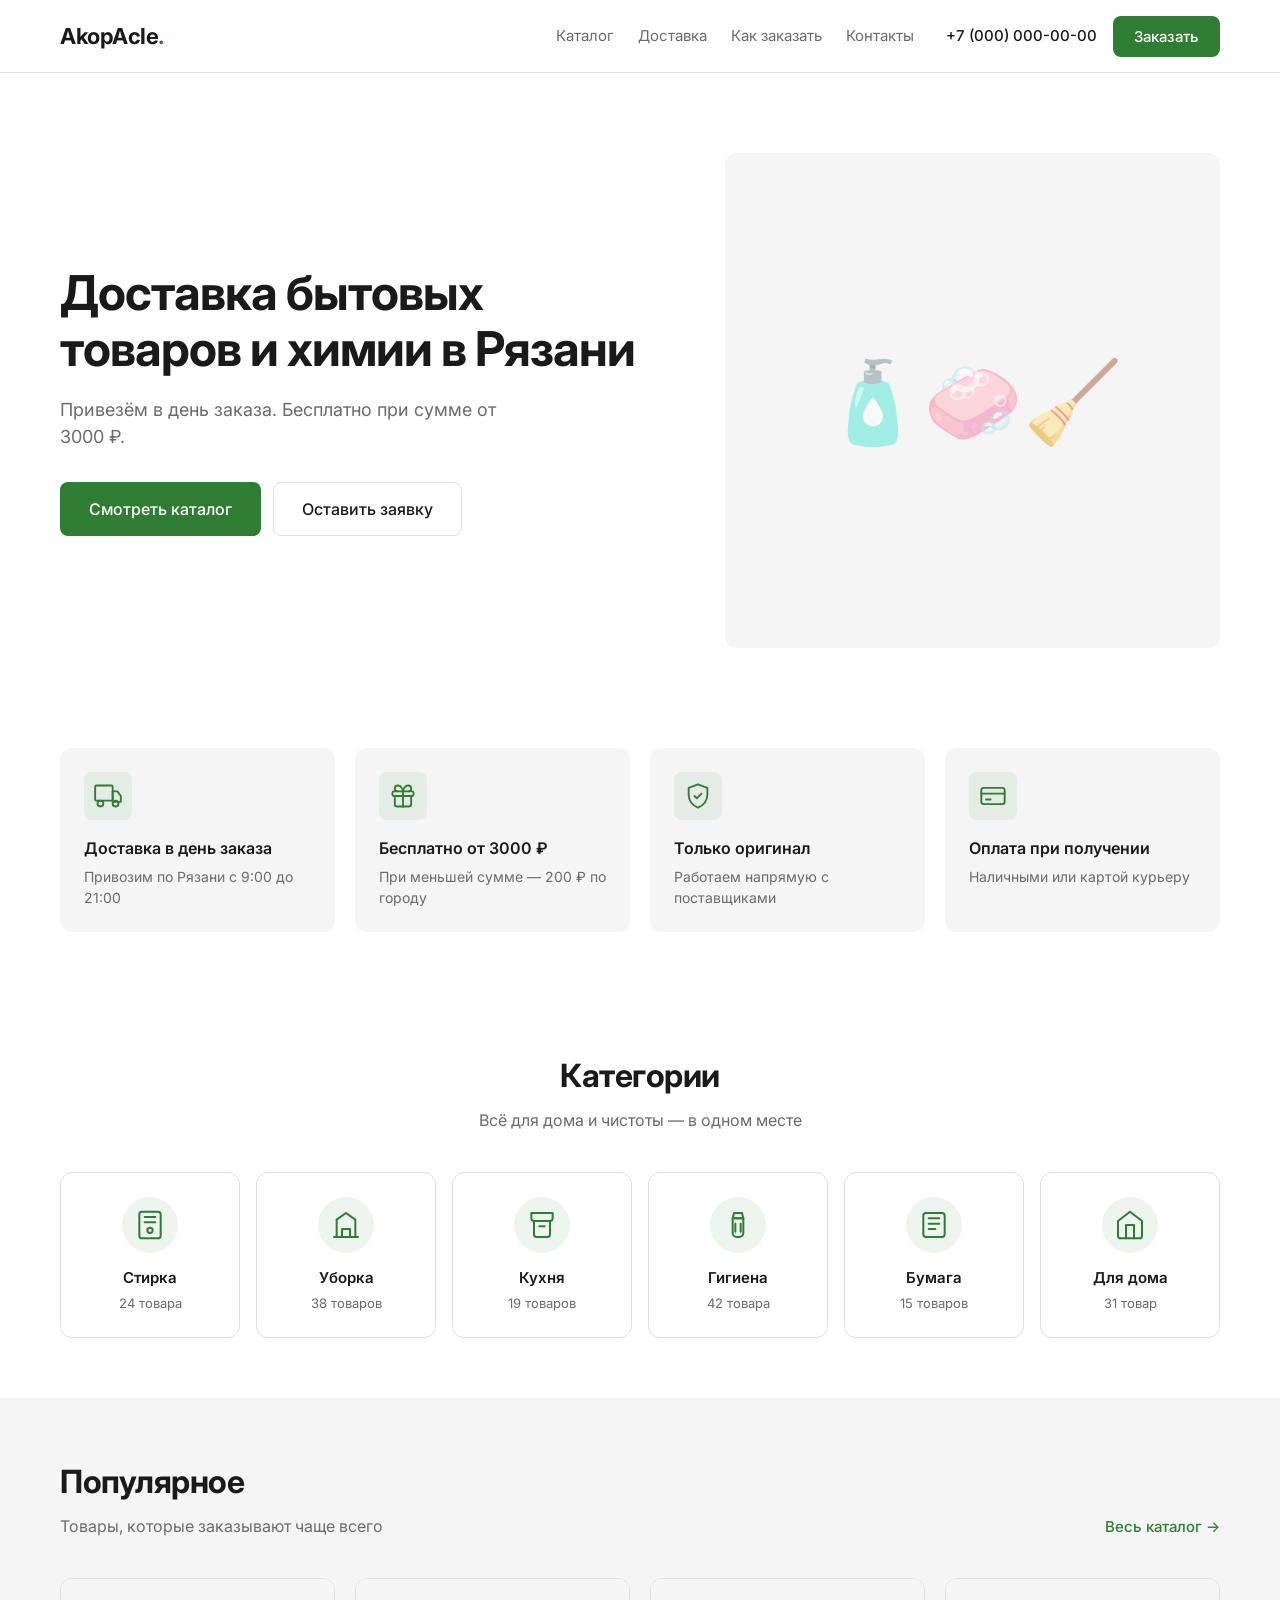
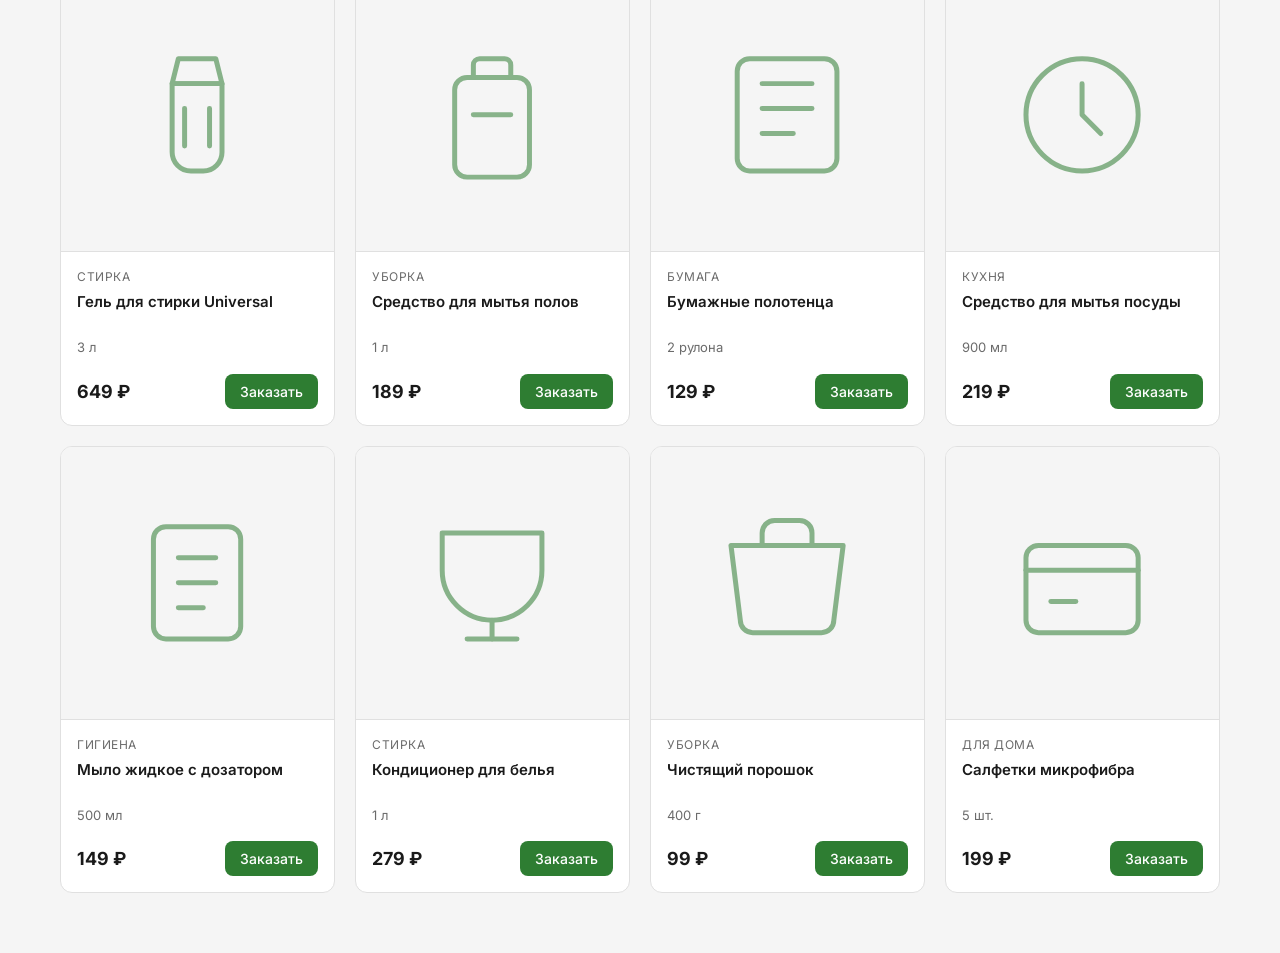
==== index.html @ f7e0d7f9 "Initial commit: шапка, баннер, преимущества, категории, товары" ====
<!DOCTYPE html>
<html lang="ru">
<head>
  <meta charset="UTF-8">
  <meta name="viewport" content="width=device-width, initial-scale=1.0">
  <title>AkopAcle — доставка бытовых товаров и химии в Рязани</title>
  <link rel="preconnect" href="https://fonts.googleapis.com">
  <link rel="preconnect" href="https://fonts.gstatic.com" crossorigin>
  <link href="https://fonts.googleapis.com/css2?family=Inter:wght@400;500;600;700&display=swap" rel="stylesheet">
  <link rel="stylesheet" href="css/styles.css">
</head>
<body>

  <!-- ========== ШАПКА ========== -->
  <header class="header">
    <div class="container header__inner">
      <a href="#" class="logo">AkopAcle</a>

      <nav class="nav">
        <a href="#catalog">Каталог</a>
        <a href="#delivery">Доставка</a>
        <a href="#how">Как заказать</a>
        <a href="#contacts">Контакты</a>
      </nav>

      <div class="header__right">
        <a href="tel:+70000000000" class="phone">+7 (000) 000-00-00</a>
        <button class="btn btn--primary" data-open-form>Заказать</button>
      </div>
    </div>
  </header>

  <!-- ========== БАННЕР ========== -->
  <section class="hero">
    <div class="container hero__inner">
      <div class="hero__text">
        <h1>Доставка бытовых товаров и химии в Рязани</h1>
        <p>Привезём в день заказа. Бесплатно при сумме от 3000 ₽.</p>
        <div class="hero__actions">
          <a href="#catalog" class="btn btn--primary btn--lg">Смотреть каталог</a>
          <button class="btn btn--ghost btn--lg" data-open-form>Оставить заявку</button>
        </div>
      </div>
      <div class="hero__image" aria-hidden="true"></div>
    </div>
  </section>

    <!-- ========== ПРЕИМУЩЕСТВА ========== -->
  <section class="features">
    <div class="container features__grid">

      <div class="feature">
        <div class="feature__icon">
          <svg width="28" height="28" viewBox="0 0 24 24" fill="none" stroke="currentColor" stroke-width="1.6" stroke-linecap="round" stroke-linejoin="round">
            <rect x="1" y="3" width="15" height="13" rx="1"/>
            <path d="M16 8h4l3 4v5h-7V8z"/>
            <circle cx="5.5" cy="18.5" r="2.5"/>
            <circle cx="18.5" cy="18.5" r="2.5"/>
          </svg>
        </div>
        <h3>Доставка в день заказа</h3>
        <p>Привозим по Рязани с 9:00 до 21:00</p>
      </div>

      <div class="feature">
        <div class="feature__icon">
          <svg width="28" height="28" viewBox="0 0 24 24" fill="none" stroke="currentColor" stroke-width="1.6" stroke-linecap="round" stroke-linejoin="round">
            <rect x="3" y="8" width="18" height="4" rx="1"/>
            <path d="M12 8v13"/>
            <path d="M19 12v7a2 2 0 0 1-2 2H7a2 2 0 0 1-2-2v-7"/>
            <path d="M7.5 8a2.5 2.5 0 0 1 0-5C11 3 12 8 12 8s1-5 4.5-5a2.5 2.5 0 0 1 0 5"/>
          </svg>
        </div>
        <h3>Бесплатно от 3000 ₽</h3>
        <p>При меньшей сумме — 200 ₽ по городу</p>
      </div>

      <div class="feature">
        <div class="feature__icon">
          <svg width="28" height="28" viewBox="0 0 24 24" fill="none" stroke="currentColor" stroke-width="1.6" stroke-linecap="round" stroke-linejoin="round">
            <path d="M12 2 4 5v6c0 5 3.4 9.4 8 11 4.6-1.6 8-6 8-11V5l-8-3z"/>
            <path d="m9 12 2 2 4-4"/>
          </svg>
        </div>
        <h3>Только оригинал</h3>
        <p>Работаем напрямую с поставщиками</p>
      </div>

      <div class="feature">
        <div class="feature__icon">
          <svg width="28" height="28" viewBox="0 0 24 24" fill="none" stroke="currentColor" stroke-width="1.6" stroke-linecap="round" stroke-linejoin="round">
            <rect x="2" y="5" width="20" height="14" rx="2"/>
            <path d="M2 10h20"/>
            <path d="M6 15h4"/>
          </svg>
        </div>
        <h3>Оплата при получении</h3>
        <p>Наличными или картой курьеру</p>
      </div>

    </div>
  </section>

    <!-- ========== КАТЕГОРИИ ========== -->
  <section class="categories" id="catalog">
    <div class="container">
      <div class="section-head">
        <h2>Категории</h2>
        <p>Всё для дома и чистоты — в одном месте</p>
      </div>

      <div class="categories__grid">

        <a href="#" class="category">
          <div class="category__icon">
            <svg width="32" height="32" viewBox="0 0 24 24" fill="none" stroke="currentColor" stroke-width="1.5" stroke-linecap="round" stroke-linejoin="round">
              <rect x="4" y="2" width="16" height="20" rx="2"/>
              <path d="M8 6h8"/>
              <path d="M8 10h8"/>
              <circle cx="12" cy="16" r="2"/>
            </svg>
          </div>
          <h3>Стирка</h3>
          <span>24 товара</span>
        </a>

        <a href="#" class="category">
          <div class="category__icon">
            <svg width="32" height="32" viewBox="0 0 24 24" fill="none" stroke="currentColor" stroke-width="1.5" stroke-linecap="round" stroke-linejoin="round">
              <path d="M3 21h18"/>
              <path d="M5 21V8l7-5 7 5v13"/>
              <path d="M9 21v-6h6v6"/>
            </svg>
          </div>
          <h3>Уборка</h3>
          <span>38 товаров</span>
        </a>

        <a href="#" class="category">
          <div class="category__icon">
            <svg width="32" height="32" viewBox="0 0 24 24" fill="none" stroke="currentColor" stroke-width="1.5" stroke-linecap="round" stroke-linejoin="round">
              <path d="M4 3h16v4a2 2 0 0 1-2 2H6a2 2 0 0 1-2-2V3z"/>
              <path d="M6 9v10a2 2 0 0 0 2 2h8a2 2 0 0 0 2-2V9"/>
              <path d="M10 13h4"/>
            </svg>
          </div>
          <h3>Кухня</h3>
          <span>19 товаров</span>
        </a>

        <a href="#" class="category">
          <div class="category__icon">
            <svg width="32" height="32" viewBox="0 0 24 24" fill="none" stroke="currentColor" stroke-width="1.5" stroke-linecap="round" stroke-linejoin="round">
              <path d="M9 3h6l1 4H8l1-4z"/>
              <path d="M8 7h8v11a3 3 0 0 1-3 3h-2a3 3 0 0 1-3-3V7z"/>
              <path d="M10 11v6M14 11v6"/>
            </svg>
          </div>
          <h3>Гигиена</h3>
          <span>42 товара</span>
        </a>

        <a href="#" class="category">
          <div class="category__icon">
            <svg width="32" height="32" viewBox="0 0 24 24" fill="none" stroke="currentColor" stroke-width="1.5" stroke-linecap="round" stroke-linejoin="round">
              <rect x="4" y="3" width="16" height="18" rx="2"/>
              <path d="M8 7h8M8 11h8M8 15h5"/>
            </svg>
          </div>
          <h3>Бумага</h3>
          <span>15 товаров</span>
        </a>

        <a href="#" class="category">
          <div class="category__icon">
            <svg width="32" height="32" viewBox="0 0 24 24" fill="none" stroke="currentColor" stroke-width="1.5" stroke-linecap="round" stroke-linejoin="round">
              <path d="M3 9l9-7 9 7v11a2 2 0 0 1-2 2H5a2 2 0 0 1-2-2V9z"/>
              <path d="M9 22V12h6v10"/>
            </svg>
          </div>
          <h3>Для дома</h3>
          <span>31 товар</span>
        </a>

      </div>
    </div>
  </section>

  <!-- ========== ПОПУЛЯРНЫЕ ТОВАРЫ ========== -->
  <section class="products">
    <div class="container">
      <div class="section-head section-head--left">
        <div>
          <h2>Популярное</h2>
          <p>Товары, которые заказывают чаще всего</p>
        </div>
        <a href="#" class="link-more">Весь каталог →</a>
      </div>

      <div class="products__grid">

        <!-- Товар 1 -->
        <article class="product">
          <div class="product__image">
            <svg viewBox="0 0 24 24" fill="none" stroke="currentColor" stroke-width="0.8" stroke-linecap="round" stroke-linejoin="round">
              <path d="M9 3h6l1 4H8l1-4z"/>
              <path d="M8 7h8v11a3 3 0 0 1-3 3h-2a3 3 0 0 1-3-3V7z"/>
              <path d="M10 11v6M14 11v6"/>
            </svg>
          </div>
          <div class="product__body">
            <span class="product__cat">Стирка</span>
            <h3 class="product__title">Гель для стирки Universal</h3>
            <span class="product__volume">3 л</span>
            <div class="product__footer">
              <span class="product__price">649 ₽</span>
              <button class="btn btn--primary btn--sm" data-open-form>Заказать</button>
            </div>
          </div>
        </article>

        <!-- Товар 2 -->
        <article class="product">
          <div class="product__image">
            <svg viewBox="0 0 24 24" fill="none" stroke="currentColor" stroke-width="0.8" stroke-linecap="round" stroke-linejoin="round">
              <rect x="6" y="6" width="12" height="16" rx="2"/>
              <path d="M9 6V4a1 1 0 0 1 1-1h4a1 1 0 0 1 1 1v2"/>
              <path d="M9 12h6"/>
            </svg>
          </div>
          <div class="product__body">
            <span class="product__cat">Уборка</span>
            <h3 class="product__title">Средство для мытья полов</h3>
            <span class="product__volume">1 л</span>
            <div class="product__footer">
              <span class="product__price">189 ₽</span>
              <button class="btn btn--primary btn--sm" data-open-form>Заказать</button>
            </div>
          </div>
        </article>

        <!-- Товар 3 -->
        <article class="product">
          <div class="product__image">
            <svg viewBox="0 0 24 24" fill="none" stroke="currentColor" stroke-width="0.8" stroke-linecap="round" stroke-linejoin="round">
              <rect x="4" y="3" width="16" height="18" rx="2"/>
              <path d="M8 7h8M8 11h8M8 15h5"/>
            </svg>
          </div>
          <div class="product__body">
            <span class="product__cat">Бумага</span>
            <h3 class="product__title">Бумажные полотенца</h3>
            <span class="product__volume">2 рулона</span>
            <div class="product__footer">
              <span class="product__price">129 ₽</span>
              <button class="btn btn--primary btn--sm" data-open-form>Заказать</button>
            </div>
          </div>
        </article>

        <!-- Товар 4 -->
        <article class="product">
          <div class="product__image">
            <svg viewBox="0 0 24 24" fill="none" stroke="currentColor" stroke-width="0.8" stroke-linecap="round" stroke-linejoin="round">
              <circle cx="12" cy="12" r="9"/>
              <path d="M12 7v5l3 3"/>
            </svg>
          </div>
          <div class="product__body">
            <span class="product__cat">Кухня</span>
            <h3 class="product__title">Средство для мытья посуды</h3>
            <span class="product__volume">900 мл</span>
            <div class="product__footer">
              <span class="product__price">219 ₽</span>
              <button class="btn btn--primary btn--sm" data-open-form>Заказать</button>
            </div>
          </div>
        </article>

        <!-- Товар 5 -->
        <article class="product">
          <div class="product__image">
            <svg viewBox="0 0 24 24" fill="none" stroke="currentColor" stroke-width="0.8" stroke-linecap="round" stroke-linejoin="round">
              <rect x="5" y="3" width="14" height="18" rx="2"/>
              <path d="M9 8h6M9 12h6M9 16h4"/>
            </svg>
          </div>
          <div class="product__body">
            <span class="product__cat">Гигиена</span>
            <h3 class="product__title">Мыло жидкое с дозатором</h3>
            <span class="product__volume">500 мл</span>
            <div class="product__footer">
              <span class="product__price">149 ₽</span>
              <button class="btn btn--primary btn--sm" data-open-form>Заказать</button>
            </div>
          </div>
        </article>

        <!-- Товар 6 -->
        <article class="product">
          <div class="product__image">
            <svg viewBox="0 0 24 24" fill="none" stroke="currentColor" stroke-width="0.8" stroke-linecap="round" stroke-linejoin="round">
              <path d="M4 4h16v6a8 8 0 0 1-16 0V4z"/>
              <path d="M12 18v3"/>
              <path d="M8 21h8"/>
            </svg>
          </div>
          <div class="product__body">
            <span class="product__cat">Стирка</span>
            <h3 class="product__title">Кондиционер для белья</h3>
            <span class="product__volume">1 л</span>
            <div class="product__footer">
              <span class="product__price">279 ₽</span>
              <button class="btn btn--primary btn--sm" data-open-form>Заказать</button>
            </div>
          </div>
        </article>

        <!-- Товар 7 -->
        <article class="product">
          <div class="product__image">
            <svg viewBox="0 0 24 24" fill="none" stroke="currentColor" stroke-width="0.8" stroke-linecap="round" stroke-linejoin="round">
              <path d="M3 6h18l-1.5 12a2 2 0 0 1-2 2H6.5a2 2 0 0 1-2-2L3 6z"/>
              <path d="M8 6V4a2 2 0 0 1 2-2h4a2 2 0 0 1 2 2v2"/>
            </svg>
          </div>
          <div class="product__body">
            <span class="product__cat">Уборка</span>
            <h3 class="product__title">Чистящий порошок</h3>
            <span class="product__volume">400 г</span>
            <div class="product__footer">
              <span class="product__price">99 ₽</span>
              <button class="btn btn--primary btn--sm" data-open-form>Заказать</button>
            </div>
          </div>
        </article>

        <!-- Товар 8 -->
        <article class="product">
          <div class="product__image">
            <svg viewBox="0 0 24 24" fill="none" stroke="currentColor" stroke-width="0.8" stroke-linecap="round" stroke-linejoin="round">
              <rect x="3" y="6" width="18" height="14" rx="2"/>
              <path d="M3 10h18"/>
              <path d="M7 15h4"/>
            </svg>
          </div>
          <div class="product__body">
            <span class="product__cat">Для дома</span>
            <h3 class="product__title">Салфетки микрофибра</h3>
            <span class="product__volume">5 шт.</span>
            <div class="product__footer">
              <span class="product__price">199 ₽</span>
              <button class="btn btn--primary btn--sm" data-open-form>Заказать</button>
            </div>
          </div>
        </article>

      </div>
    </div>
  </section>

</body>
</html>
---- css/styles.css ----
/* ============ БАЗА ============ */
*,
*::before,
*::after {
  box-sizing: border-box;
  margin: 0;
  padding: 0;
}

:root {
  --color-bg: #ffffff;
  --color-bg-soft: #f5f5f5;
  --color-text: #1a1a1a;
  --color-text-muted: #6b6b6b;
  --color-accent: #2e7d32;
  --color-accent-dark: #1b5e20;
  --color-accent-warm: #D1810A;      /* ← новый цвет */
  --color-accent-warm-dark: #a86608; /* затемнённый для ховера */
  --color-border: #e0e0e0;
  --radius: 12px;
  --radius-sm: 8px;
  --container: 1200px;
}

html {
  scroll-behavior: smooth;
}

body {
  font-family: 'Inter', -apple-system, BlinkMacSystemFont, 'Segoe UI', Roboto, sans-serif;
  background: var(--color-bg);
  color: var(--color-text);
  font-size: 16px;
  line-height: 1.5;
  -webkit-font-smoothing: antialiased;
}

a {
  color: inherit;
  text-decoration: none;
}

img {
  max-width: 100%;
  display: block;
}

.container {
  max-width: var(--container);
  margin: 0 auto;
  padding: 0 20px;
}

/* ============ КНОПКИ ============ */
.btn {
  display: inline-flex;
  align-items: center;
  justify-content: center;
  gap: 8px;
  padding: 10px 20px;
  font-family: inherit;
  font-size: 15px;
  font-weight: 500;
  border: 1px solid transparent;
  border-radius: var(--radius-sm);
  cursor: pointer;
  transition: background 0.15s, color 0.15s, border-color 0.15s;
  white-space: nowrap;
}

.btn--primary {
  background: var(--color-accent);
  color: #fff;
}

.btn--primary:hover {
  background: var(--color-accent-dark);
}

.btn--ghost {
  background: transparent;
  color: var(--color-text);
  border-color: var(--color-border);
}

.btn--ghost:hover {
  border-color: var(--color-text);
}

.btn--lg {
  padding: 14px 28px;
  font-size: 16px;
}

/* ============ ШАПКА ============ */
.header {
  border-bottom: 1px solid var(--color-border);
  background: var(--color-bg);
  position: sticky;
  top: 0;
  z-index: 50;
}

.header__inner {
  display: flex;
  align-items: center;
  gap: 32px;
  height: 72px;
}

.logo {
  font-size: 22px;
  font-weight: 700;
  letter-spacing: -0.5px;
  color: var(--color-text);
}

.logo::after {
  content: '.';
  color: var(--color-accent);
}

.nav {
  display: flex;
  gap: 24px;
  margin-left: auto;
}

.nav a {
  font-size: 15px;
  color: var(--color-text-muted);
  transition: color 0.15s;
}

.nav a:hover {
  color: var(--color-text);
}

.header__right {
  display: flex;
  align-items: center;
  gap: 16px;
}

.phone {
  font-size: 15px;
  font-weight: 500;
  white-space: nowrap;
}

/* ============ БАННЕР ============ */
.hero {
  padding: 80px 0;
  background: var(--color-bg);
}

.hero__inner {
  display: grid;
  grid-template-columns: 1.1fr 0.9fr;
  gap: 60px;
  align-items: center;
}

.hero__text h1 {
  font-size: 48px;
  font-weight: 700;
  line-height: 1.15;
  letter-spacing: -1px;
  margin-bottom: 20px;
}

.hero__text p {
  font-size: 18px;
  color: var(--color-text-muted);
  margin-bottom: 32px;
  max-width: 480px;
}

.hero__actions {
  display: flex;
  gap: 12px;
  flex-wrap: wrap;
}

.hero__image {
  aspect-ratio: 1 / 1;
  background: var(--color-bg-soft);
  border-radius: var(--radius);
  position: relative;
  overflow: hidden;
}

.hero__image::after {
  content: '🧴🧼🧹';
  position: absolute;
  inset: 0;
  display: flex;
  align-items: center;
  justify-content: center;
  font-size: 80px;
  opacity: 0.5;
}

/* ============ ПРЕИМУЩЕСТВА ============ */
.features {
  padding: 20px 0 60px;
}

.features__grid {
  display: grid;
  grid-template-columns: repeat(4, 1fr);
  gap: 20px;
}

.feature {
  background: var(--color-bg-soft);
  border-radius: var(--radius);
  padding: 24px;
}

.feature__icon {
  display: inline-flex;
  align-items: center;
  justify-content: center;
  width: 48px;
  height: 48px;
  border-radius: var(--radius-sm);
  background: rgba(46, 125, 50, 0.08);
  color: var(--color-accent);
  margin-bottom: 16px;
}

.feature h3 {
  font-size: 16px;
  font-weight: 600;
  margin-bottom: 6px;
}

.feature p {
  font-size: 14px;
  color: var(--color-text-muted);
}

/* ============ ОБЩИЙ ЗАГОЛОВОК СЕКЦИЙ ============ */
.section-head {
  text-align: center;
  margin-bottom: 40px;
}

.section-head h2 {
  font-size: 32px;
  font-weight: 700;
  letter-spacing: -0.5px;
  margin-bottom: 8px;
}

.section-head p {
  font-size: 16px;
  color: var(--color-text-muted);
}

/* ============ КАТЕГОРИИ ============ */
.categories {
  padding: 60px 0;
}

.categories__grid {
  display: grid;
  grid-template-columns: repeat(6, 1fr);
  gap: 16px;
}

.category {
  display: flex;
  flex-direction: column;
  align-items: center;
  text-align: center;
  padding: 24px 12px;
  border: 1px solid var(--color-border);
  border-radius: var(--radius);
  background: var(--color-bg);
  transition: border-color 0.15s, box-shadow 0.15s, transform 0.15s;
}

.category:hover {
  border-color: var(--color-accent);
  box-shadow: 0 4px 16px rgba(0, 0, 0, 0.06);
  transform: translateY(-2px);
}

.category__icon {
  display: inline-flex;
  align-items: center;
  justify-content: center;
  width: 56px;
  height: 56px;
  border-radius: 50%;
  background: rgba(46, 125, 50, 0.08);
  color: var(--color-accent);
  margin-bottom: 14px;
  transition: background 0.15s, color 0.15s;
}

.category:hover .category__icon {
  background: var(--color-accent);
  color: #fff;
}

.category h3 {
  font-size: 15px;
  font-weight: 600;
  margin-bottom: 4px;
}

.category span {
  font-size: 13px;
  color: var(--color-text-muted);
}

/* ============ Популярные товары ============ */
.section-head--left {
  display: flex;
  align-items: flex-end;
  justify-content: space-between;
  text-align: left;
  gap: 20px;
}

.section-head--left h2 {
  font-size: 32px;
  font-weight: 700;
  letter-spacing: -0.5px;
  margin-bottom: 8px;
}

.section-head--left p {
  font-size: 16px;
  color: var(--color-text-muted);
}

.link-more {
  font-size: 15px;
  font-weight: 500;
  color: var(--color-accent);
  white-space: nowrap;
  transition: color 0.15s;
}

.link-more:hover {
  color: var(--color-accent-dark);
}

/* ============ ТОВАРЫ ============ */
.products {
  padding: 60px 0;
  background: var(--color-bg-soft);
}

.products__grid {
  display: grid;
  grid-template-columns: repeat(4, 1fr);
  gap: 20px;
}

.product {
  display: flex;
  flex-direction: column;
  background: var(--color-bg);
  border: 1px solid var(--color-border);
  border-radius: var(--radius);
  overflow: hidden;
  transition: border-color 0.15s, box-shadow 0.15s, transform 0.15s;
}

.product:hover {
  border-color: var(--color-accent);
  box-shadow: 0 8px 24px rgba(0, 0, 0, 0.06);
  transform: translateY(-3px);
}

.product__image {
  aspect-ratio: 1 / 1;
  background: var(--color-bg-soft);
  display: flex;
  align-items: center;
  justify-content: center;
  color: var(--color-accent);
  border-bottom: 1px solid var(--color-border);
}

.product__image svg {
  width: 55%;
  height: 55%;
  opacity: 0.55;
}

.product__body {
  padding: 16px;
  display: flex;
  flex-direction: column;
  flex: 1;
}

.product__cat {
  font-size: 12px;
  text-transform: uppercase;
  letter-spacing: 0.5px;
  color: var(--color-text-muted);
  margin-bottom: 6px;
}

.product__title {
  font-size: 15px;
  font-weight: 600;
  line-height: 1.35;
  margin-bottom: 6px;
  min-height: 40px;
}

.product__volume {
  font-size: 13px;
  color: var(--color-text-muted);
  margin-bottom: 16px;
}

.product__footer {
  margin-top: auto;
  display: flex;
  align-items: center;
  justify-content: space-between;
  gap: 10px;
}

.product__price {
  font-size: 18px;
  font-weight: 700;
  color: var(--color-text);
  white-space: nowrap;
}

.btn--sm {
  padding: 8px 14px;
  font-size: 14px;
}

/* ============ АДАПТИВ ============ */
@media (max-width: 960px) {
  .hero__inner {
    grid-template-columns: 1fr;
    gap: 40px;
  }
  .hero__text h1 {
    font-size: 36px;
  }
  .features__grid {
    grid-template-columns: repeat(2, 1fr);
  }
  .nav {
    display: none;
  }
    .categories__grid {
    grid-template-columns: repeat(3, 1fr);
  }
    .products__grid {
    grid-template-columns: repeat(2, 1fr);
  }

}

@media (max-width: 560px) {
  .header__inner {
    height: 64px;
    gap: 12px;
  }
  .phone {
    display: none;
  }
  .hero {
    padding: 48px 0;
  }
  .hero__text h1 {
    font-size: 28px;
  }
  .features__grid {
    grid-template-columns: 1fr;
  }
  .section-head h2 {
    font-size: 24px;
  }
  .categories__grid {
    grid-template-columns: repeat(2, 1fr);
    gap: 12px;
  }
  .category {
    padding: 18px 8px;
  }
  .category__icon {
    width: 44px;
    height: 44px;
  }
    .section-head--left {
    flex-direction: column;
    align-items: flex-start;
  }
  .section-head--left h2 {
    font-size: 24px;
  }
  .products__grid {
    grid-template-columns: 1fr;
    gap: 14px;
  }
  .product__image svg {
    width: 40%;
    height: 40%;
  }
}
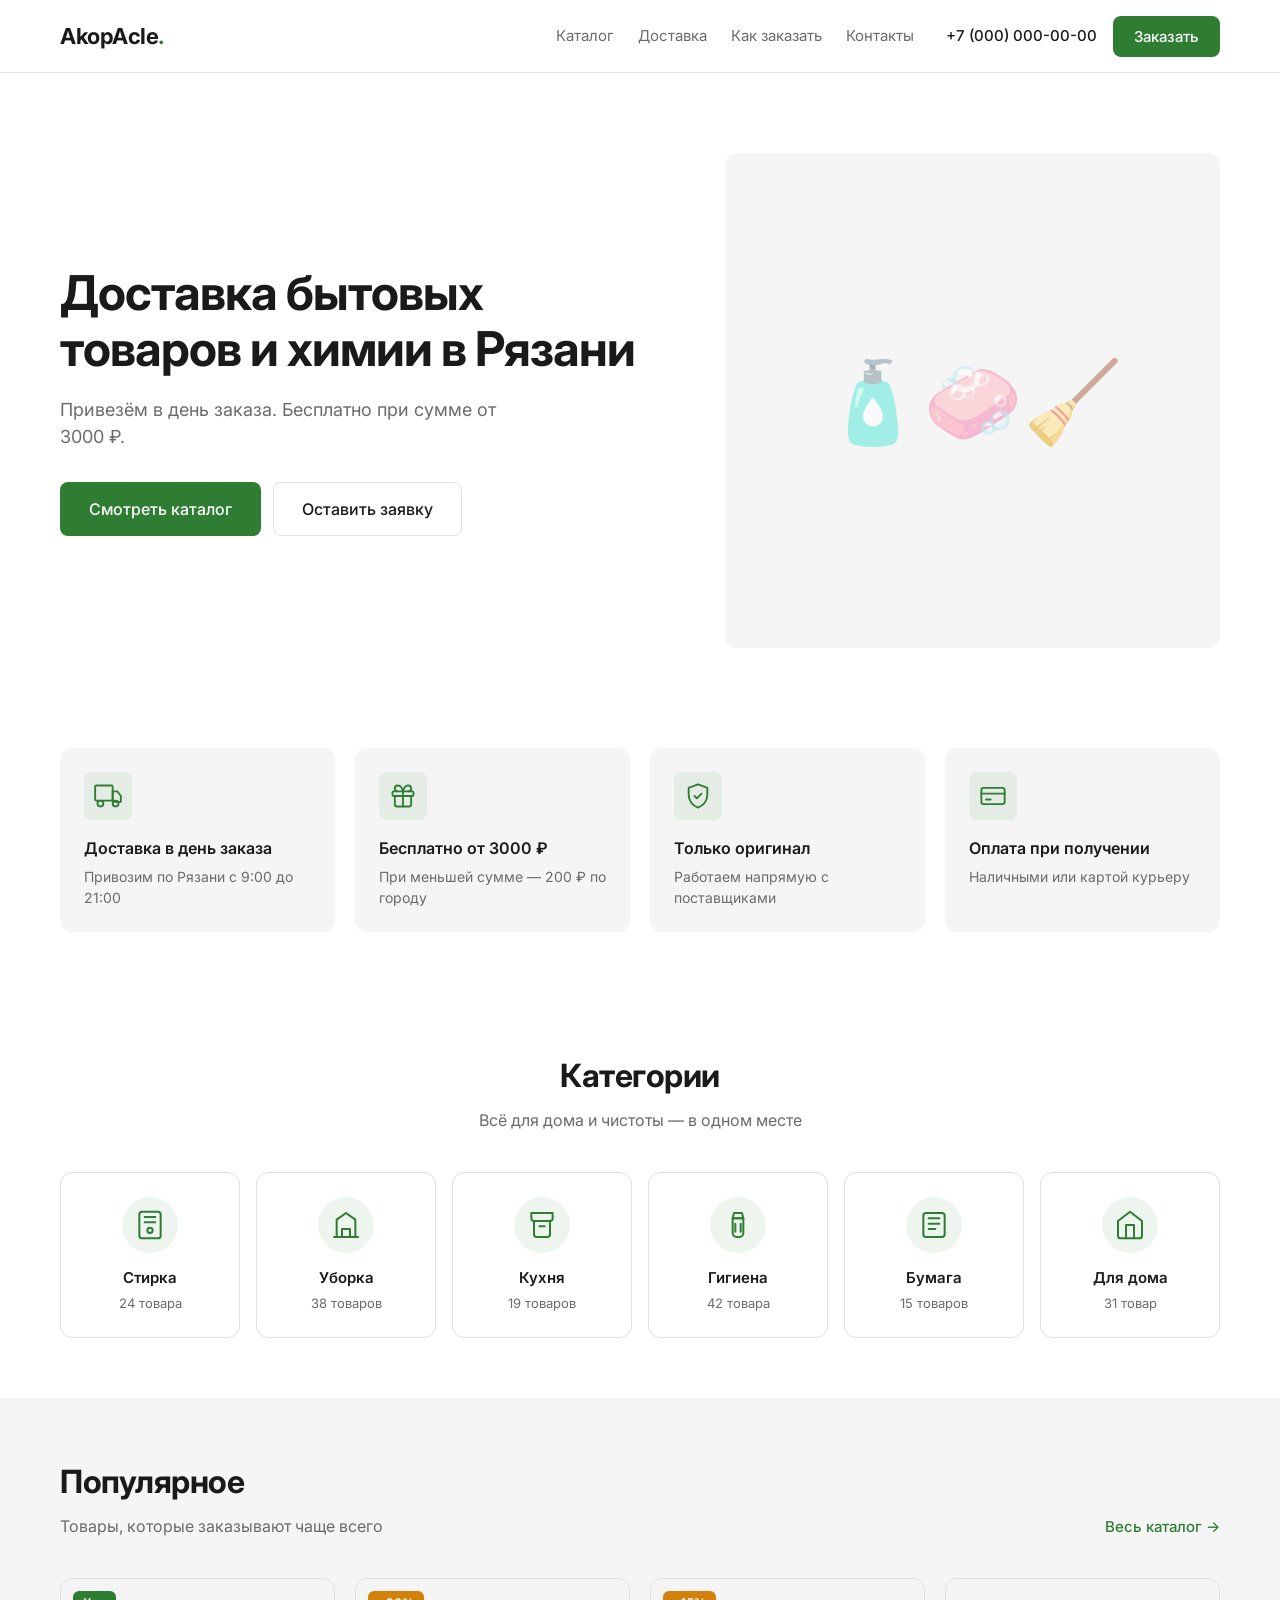
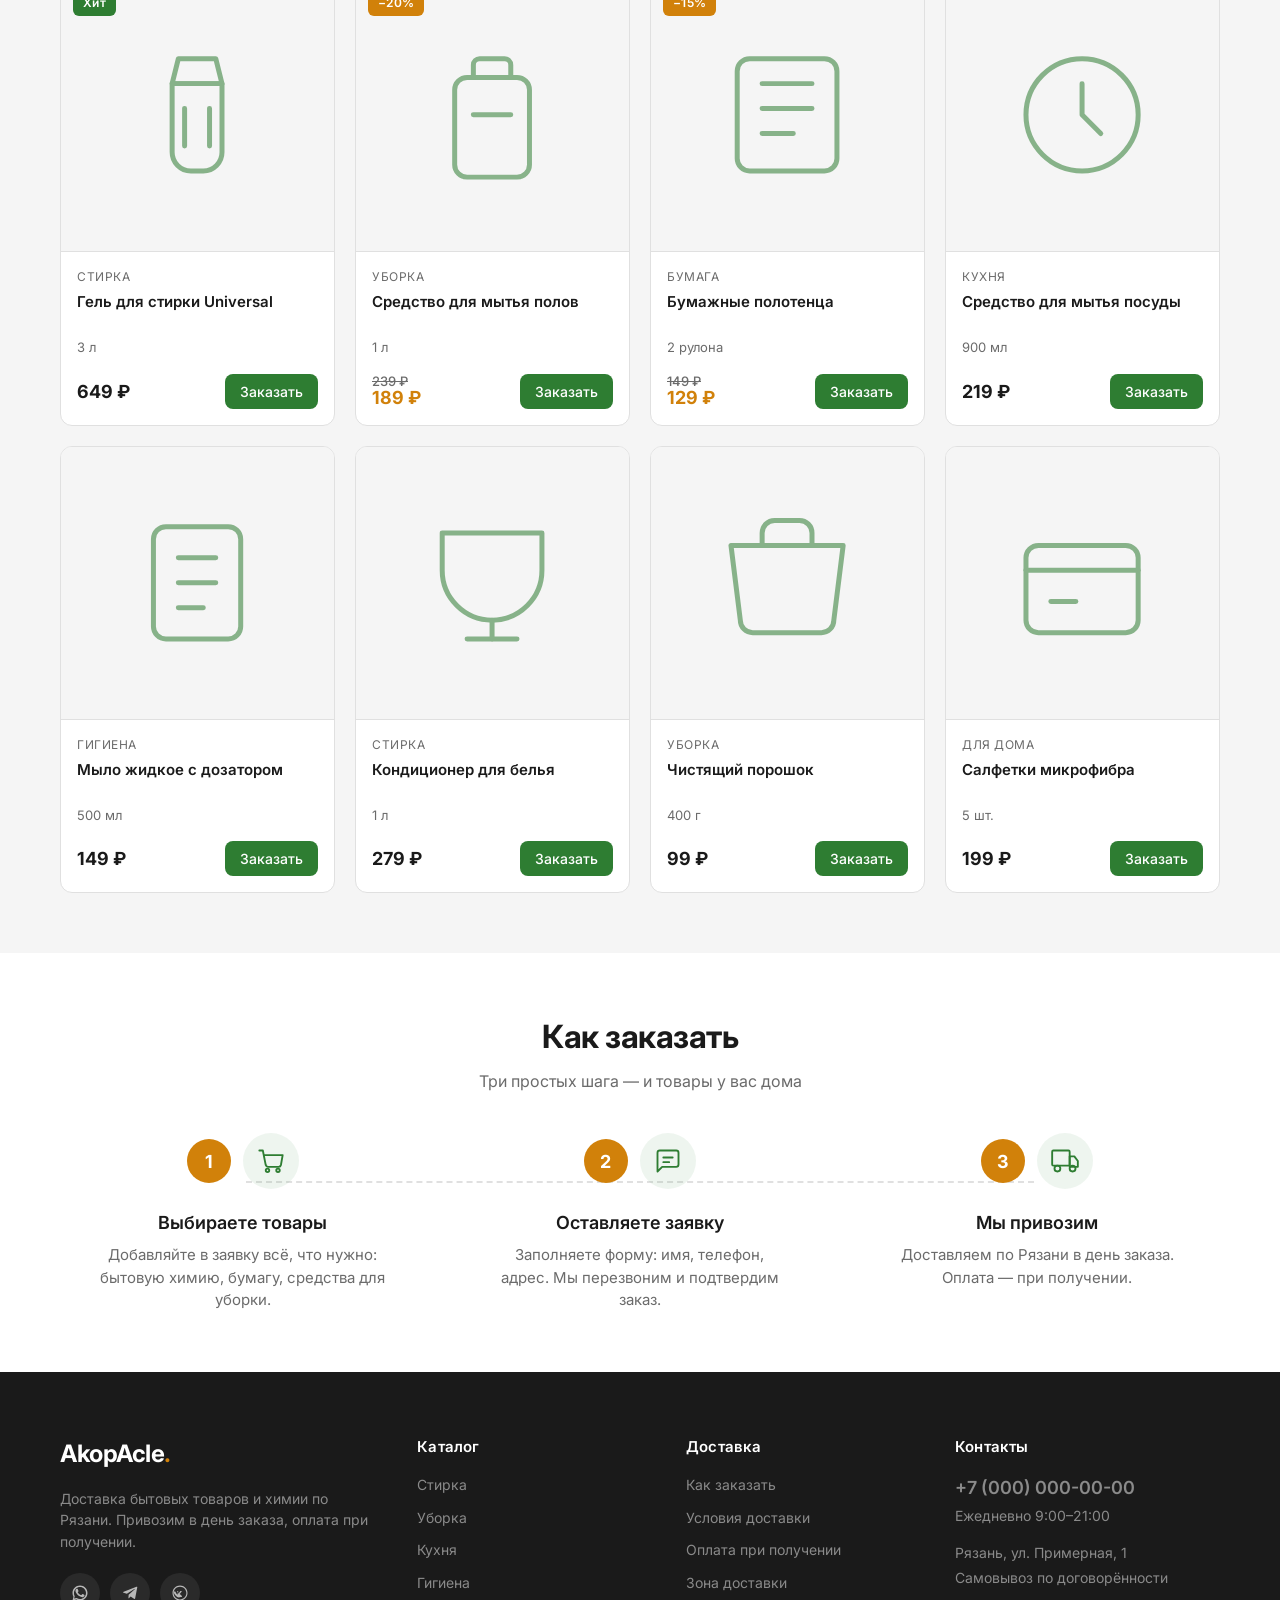
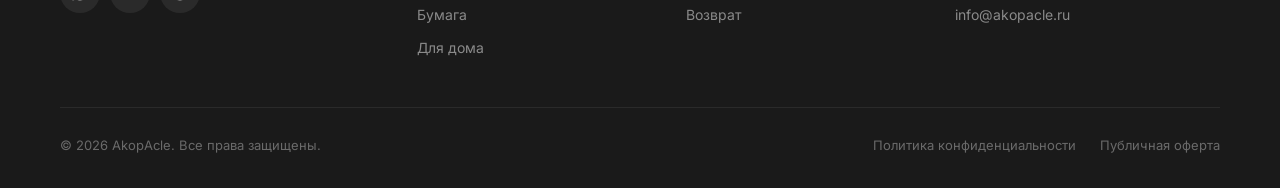
==== commit 91abcced: "Добавлены категории, товары, блок 'Как заказать', модальная форма, подвал и бургер-меню" ====
--- a/index.html
+++ b/index.html
@@ -11,7 +11,7 @@
 </head>
 <body>
 
-  <!-- ========== ШАПКА ========== -->
+    <!-- ========== ШАПКА ========== -->
   <header class="header">
     <div class="container header__inner">
       <a href="#" class="logo">AkopAcle</a>
@@ -26,8 +26,32 @@
       <div class="header__right">
         <a href="tel:+70000000000" class="phone">+7 (000) 000-00-00</a>
         <button class="btn btn--primary" data-open-form>Заказать</button>
-      </div>
-    </div>
+
+        <!-- Бургер -->
+        <button class="burger" type="button" aria-label="Меню" aria-expanded="false" id="burger">
+          <span></span>
+          <span></span>
+          <span></span>
+        </button>
+      </div>
+    </div>
+
+    <!-- Мобильное меню -->
+    <div class="mobile-menu" id="mobile-menu">
+      <nav class="mobile-menu__nav">
+        <a href="#catalog">Каталог</a>
+        <a href="#delivery">Доставка</a>
+        <a href="#how">Как заказать</a>
+        <a href="#contacts">Контакты</a>
+      </nav>
+      <div class="mobile-menu__footer">
+        <a href="tel:+70000000000" class="mobile-menu__phone">+7 (000) 000-00-00</a>
+        <button class="btn btn--primary btn--block" data-open-form>Заказать</button>
+      </div>
+    </div>
+
+    <!-- Затемнение за меню -->
+    <div class="mobile-menu__overlay" id="mobile-menu-overlay"></div>
   </header>
 
   <!-- ========== БАННЕР ========== -->
@@ -199,9 +223,10 @@
 
       <div class="products__grid">
 
-        <!-- Товар 1 -->
-        <article class="product">
-          <div class="product__image">
+                <!-- Товар 1 — Хит -->
+        <article class="product">
+          <div class="product__image">
+            <span class="badge badge--hit">Хит</span>
             <svg viewBox="0 0 24 24" fill="none" stroke="currentColor" stroke-width="0.8" stroke-linecap="round" stroke-linejoin="round">
               <path d="M9 3h6l1 4H8l1-4z"/>
               <path d="M8 7h8v11a3 3 0 0 1-3 3h-2a3 3 0 0 1-3-3V7z"/>
@@ -219,9 +244,10 @@
           </div>
         </article>
 
-        <!-- Товар 2 -->
-        <article class="product">
-          <div class="product__image">
+        <!-- Товар 2 — Скидка -->
+        <article class="product">
+          <div class="product__image">
+            <span class="badge badge--sale">−20%</span>
             <svg viewBox="0 0 24 24" fill="none" stroke="currentColor" stroke-width="0.8" stroke-linecap="round" stroke-linejoin="round">
               <rect x="6" y="6" width="12" height="16" rx="2"/>
               <path d="M9 6V4a1 1 0 0 1 1-1h4a1 1 0 0 1 1 1v2"/>
@@ -233,15 +259,19 @@
             <h3 class="product__title">Средство для мытья полов</h3>
             <span class="product__volume">1 л</span>
             <div class="product__footer">
-              <span class="product__price">189 ₽</span>
-              <button class="btn btn--primary btn--sm" data-open-form>Заказать</button>
-            </div>
-          </div>
-        </article>
-
-        <!-- Товар 3 -->
-        <article class="product">
-          <div class="product__image">
+              <div class="product__prices">
+                <span class="product__price product__price--old">239 ₽</span>
+                <span class="product__price product__price--new">189 ₽</span>
+              </div>
+              <button class="btn btn--primary btn--sm" data-open-form>Заказать</button>
+            </div>
+          </div>
+        </article>
+
+        <!-- Товар 3 — Скидка -->
+        <article class="product">
+          <div class="product__image">
+            <span class="badge badge--sale">−15%</span>
             <svg viewBox="0 0 24 24" fill="none" stroke="currentColor" stroke-width="0.8" stroke-linecap="round" stroke-linejoin="round">
               <rect x="4" y="3" width="16" height="18" rx="2"/>
               <path d="M8 7h8M8 11h8M8 15h5"/>
@@ -252,7 +282,10 @@
             <h3 class="product__title">Бумажные полотенца</h3>
             <span class="product__volume">2 рулона</span>
             <div class="product__footer">
-              <span class="product__price">129 ₽</span>
+              <div class="product__prices">
+                <span class="product__price product__price--old">149 ₽</span>
+                <span class="product__price product__price--new">129 ₽</span>
+              </div>
               <button class="btn btn--primary btn--sm" data-open-form>Заказать</button>
             </div>
           </div>
@@ -359,5 +392,235 @@
     </div>
   </section>
 
+    <!-- ========== КАК ЗАКАЗАТЬ ========== -->
+  <section class="how" id="how">
+    <div class="container">
+      <div class="section-head">
+        <h2>Как заказать</h2>
+        <p>Три простых шага — и товары у вас дома</p>
+      </div>
+
+      <div class="how__grid">
+
+        <div class="step">
+          <div class="step__top">
+            <span class="step__num">1</span>
+            <div class="step__icon">
+              <svg width="28" height="28" viewBox="0 0 24 24" fill="none" stroke="currentColor" stroke-width="1.6" stroke-linecap="round" stroke-linejoin="round">
+                <circle cx="9" cy="20" r="1.5"/>
+                <circle cx="18" cy="20" r="1.5"/>
+                <path d="M2 3h3l2.5 12.5a2 2 0 0 0 2 1.5h9a2 2 0 0 0 2-1.6L22 7H6"/>
+              </svg>
+            </div>
+          </div>
+          <h3>Выбираете товары</h3>
+          <p>Добавляйте в заявку всё, что нужно: бытовую химию, бумагу, средства для уборки.</p>
+        </div>
+
+        <div class="step">
+          <div class="step__top">
+            <span class="step__num">2</span>
+            <div class="step__icon">
+              <svg width="28" height="28" viewBox="0 0 24 24" fill="none" stroke="currentColor" stroke-width="1.6" stroke-linecap="round" stroke-linejoin="round">
+                <path d="M21 15a2 2 0 0 1-2 2H7l-4 4V5a2 2 0 0 1 2-2h14a2 2 0 0 1 2 2z"/>
+                <path d="M8 9h8M8 13h5"/>
+              </svg>
+            </div>
+          </div>
+          <h3>Оставляете заявку</h3>
+          <p>Заполняете форму: имя, телефон, адрес. Мы перезвоним и подтвердим заказ.</p>
+        </div>
+
+        <div class="step">
+          <div class="step__top">
+            <span class="step__num">3</span>
+            <div class="step__icon">
+              <svg width="28" height="28" viewBox="0 0 24 24" fill="none" stroke="currentColor" stroke-width="1.6" stroke-linecap="round" stroke-linejoin="round">
+                <rect x="1" y="3" width="15" height="13" rx="1"/>
+                <path d="M16 8h4l3 4v5h-7V8z"/>
+                <circle cx="5.5" cy="18.5" r="2.5"/>
+                <circle cx="18.5" cy="18.5" r="2.5"/>
+              </svg>
+            </div>
+          </div>
+          <h3>Мы привозим</h3>
+          <p>Доставляем по Рязани в день заказа. Оплата — при получении.</p>
+        </div>
+
+      </div>
+    </div>
+  </section>
+
+    <!-- ========== МОДАЛЬНАЯ ФОРМА ЗАКАЗА ========== -->
+  <div class="modal" id="order-modal" aria-hidden="true">
+    <div class="modal__overlay" data-close-modal></div>
+
+    <div class="modal__dialog" role="dialog" aria-modal="true" aria-labelledby="modal-title">
+      <button class="modal__close" type="button" aria-label="Закрыть" data-close-modal>
+        <svg width="20" height="20" viewBox="0 0 24 24" fill="none" stroke="currentColor" stroke-width="1.8" stroke-linecap="round">
+          <path d="M18 6 6 18M6 6l12 12"/>
+        </svg>
+      </button>
+
+      <div class="modal__head">
+        <h2 id="modal-title">Оформление заказа</h2>
+        <p>Заполните форму — мы перезвоним и подтвердим заказ</p>
+      </div>
+
+      <!-- Список выбранных товаров -->
+      <div class="modal__cart" id="modal-cart" hidden>
+        <span class="modal__cart-label">Ваш заказ:</span>
+        <ul class="modal__cart-list" id="modal-cart-list"></ul>
+        <div class="modal__cart-total">
+          <span>Итого:</span>
+          <strong id="modal-cart-total">0 ₽</strong>
+        </div>
+      </div>
+
+      <form class="modal__form" id="order-form" novalidate>
+        <div class="field">
+          <label for="order-name">Имя *</label>
+          <input type="text" id="order-name" name="name" placeholder="Как к вам обращаться" required>
+        </div>
+
+        <div class="field">
+          <label for="order-phone">Телефон *</label>
+          <input type="tel" id="order-phone" name="phone" placeholder="+7 (___) ___-__-__" required>
+        </div>
+
+        <div class="field">
+          <label for="order-address">Адрес доставки *</label>
+          <input type="text" id="order-address" name="address" placeholder="Город, улица, дом, квартира" required>
+        </div>
+
+        <div class="field">
+          <label for="order-comment">Комментарий</label>
+          <textarea id="order-comment" name="comment" rows="3" placeholder="Подъезд, этаж, пожелания к доставке"></textarea>
+        </div>
+
+        <div class="modal__note">
+          <svg width="16" height="16" viewBox="0 0 24 24" fill="none" stroke="currentColor" stroke-width="1.6" stroke-linecap="round" stroke-linejoin="round">
+            <rect x="1" y="3" width="15" height="13" rx="1"/>
+            <path d="M16 8h4l3 4v5h-7V8z"/>
+            <circle cx="5.5" cy="18.5" r="2.5"/>
+            <circle cx="18.5" cy="18.5" r="2.5"/>
+          </svg>
+          <span>Доставка бесплатно при заказе от 3000 ₽. При меньшей сумме — 200 ₽ по Рязани.</span>
+        </div>
+
+        <button type="submit" class="btn btn--warm btn--lg btn--block">Оформить заказ</button>
+
+        <p class="modal__policy">
+          Нажимая кнопку, вы соглашаетесь с обработкой персональных данных
+        </p>
+      </form>
+
+      <!-- Сообщение об успехе (скрыто по умолчанию) -->
+      <div class="modal__success" id="order-success" hidden>
+        <div class="modal__success-icon">
+          <svg width="48" height="48" viewBox="0 0 24 24" fill="none" stroke="currentColor" stroke-width="1.5" stroke-linecap="round" stroke-linejoin="round">
+            <circle cx="12" cy="12" r="10"/>
+            <path d="m8 12 3 3 5-5"/>
+          </svg>
+        </div>
+        <h3>Заявка отправлена!</h3>
+        <p>Мы перезвоним в течение 15 минут, чтобы подтвердить заказ.</p>
+        <button type="button" class="btn btn--ghost btn--block" data-close-modal>Закрыть</button>
+      </div>
+    </div>
+  </div>
+
+    <!-- ========== ПОДВАЛ ========== -->
+  <footer class="footer" id="contacts">
+    <div class="container">
+
+      <div class="footer__grid">
+
+        <!-- Колонка 1: О магазине -->
+        <div class="footer__col">
+          <a href="#" class="footer__logo">AkopAcle</a>
+          <p class="footer__about">
+            Доставка бытовых товаров и химии по Рязани. Привозим в день заказа, оплата при получении.
+          </p>
+          <div class="footer__socials">
+            <a href="#" aria-label="WhatsApp" class="footer__social">
+              <svg width="18" height="18" viewBox="0 0 24 24" fill="currentColor">
+                <path d="M17.5 14.4c-.3-.15-1.75-.86-2.02-.96-.27-.1-.47-.15-.67.15-.2.3-.77.96-.94 1.16-.17.2-.35.22-.65.07-.3-.15-1.27-.47-2.42-1.49-.9-.8-1.5-1.79-1.68-2.09-.17-.3-.02-.46.13-.61.13-.13.3-.35.45-.52.15-.17.2-.3.3-.5.1-.2.05-.37-.02-.52-.08-.15-.67-1.6-.92-2.2-.24-.58-.49-.5-.67-.5-.17 0-.37-.03-.57-.03s-.52.07-.8.37c-.27.3-1.04 1.02-1.04 2.48 0 1.46 1.07 2.88 1.22 3.08.15.2 2.1 3.2 5.08 4.49.71.31 1.26.49 1.7.63.71.23 1.36.2 1.87.12.57-.09 1.75-.72 2-1.41.25-.7.25-1.29.17-1.41-.07-.13-.27-.2-.57-.35z"/>
+                <path d="M12 2C6.48 2 2 6.48 2 12c0 1.77.46 3.43 1.27 4.87L2 22l5.27-1.38A9.94 9.94 0 0 0 12 22c5.52 0 10-4.48 10-10S17.52 2 12 2zm0 18c-1.6 0-3.1-.44-4.4-1.2l-.3-.18-3.13.82.83-3.05-.2-.32A7.94 7.94 0 0 1 4 12c0-4.41 3.59-8 8-8s8 3.59 8 8-3.59 8-8 8z"/>
+              </svg>
+            </a>
+            <a href="#" aria-label="Telegram" class="footer__social">
+              <svg width="18" height="18" viewBox="0 0 24 24" fill="currentColor">
+                <path d="M21.7 4.3 18.9 19c-.2 1-.8 1.2-1.6.7l-4.4-3.2-2.1 2c-.2.2-.4.4-.9.4l.3-4.5 8.2-7.4c.4-.3-.1-.5-.6-.2l-10 6.3-4.4-1.4c-.9-.3-1-.9.2-1.4l17-6.6c.8-.3 1.4.2 1.1 1.6z"/>
+              </svg>
+            </a>
+            <a href="#" aria-label="ВКонтакте" class="footer__social">
+              <svg width="18" height="18" viewBox="0 0 24 24" fill="currentColor">
+                <path d="M12.8 17.4h1.4c.4 0 .5-.3.5-.6 0-.6-.8-1.6-1.8-2.4-.8-.7-1.4-1-1.4-1 .1-.2.9-.9 1.5-1.7.9-1.1 1.5-2.1 1.3-2.4h-1.6c-.3 0-.4.2-.6.5-.6 1.2-1.5 2.6-2.1 2.9-.2.1-.4.2-.4-.1V9.6c0-.3-.1-.4-.4-.4H8.5c-.2 0-.3.2-.3.4 0 .5.7.6.8 1.8v2.1c0 .4-.1.5-.3.5-.7 0-2-1.7-2.8-3.6-.2-.4-.3-.5-.7-.5H3.6c-.4 0-.5.2-.4.5.5 1.9 2.4 5.5 5 6.9 2.2 1.2 4.6.1 4.6.1z"/>
+                <path d="M12 2C6.48 2 2 6.48 2 12s4.48 10 10 10 10-4.48 10-10S17.52 2 12 2zm0 18.5c-4.7 0-8.5-3.8-8.5-8.5S7.3 3.5 12 3.5s8.5 3.8 8.5 8.5-3.8 8.5-8.5 8.5z"/>
+              </svg>
+            </a>
+          </div>
+        </div>
+
+        <!-- Колонка 2: Каталог -->
+        <div class="footer__col">
+          <h4>Каталог</h4>
+          <ul class="footer__links">
+            <li><a href="#catalog">Стирка</a></li>
+            <li><a href="#catalog">Уборка</a></li>
+            <li><a href="#catalog">Кухня</a></li>
+            <li><a href="#catalog">Гигиена</a></li>
+            <li><a href="#catalog">Бумага</a></li>
+            <li><a href="#catalog">Для дома</a></li>
+          </ul>
+        </div>
+
+        <!-- Колонка 3: Доставка -->
+        <div class="footer__col">
+          <h4>Доставка</h4>
+          <ul class="footer__links">
+            <li><a href="#how">Как заказать</a></li>
+            <li><a href="#">Условия доставки</a></li>
+            <li><a href="#">Оплата при получении</a></li>
+            <li><a href="#">Зона доставки</a></li>
+            <li><a href="#">Возврат</a></li>
+          </ul>
+        </div>
+
+        <!-- Колонка 4: Контакты -->
+        <div class="footer__col">
+          <h4>Контакты</h4>
+          <ul class="footer__contacts">
+            <li>
+              <a href="tel:+70000000000" class="footer__phone">+7 (000) 000-00-00</a>
+              <span>Ежедневно 9:00–21:00</span>
+            </li>
+            <li>
+              <span>Рязань, ул. Примерная, 1</span>
+              <span>Самовывоз по договорённости</span>
+            </li>
+            <li>
+              <a href="mailto:info@akopacle.ru">info@akopacle.ru</a>
+            </li>
+          </ul>
+        </div>
+
+      </div>
+
+      <!-- Нижняя строка -->
+      <div class="footer__bottom">
+        <span>© 2026 AkopAcle. Все права защищены.</span>
+        <div class="footer__bottom-links">
+          <a href="#">Политика конфиденциальности</a>
+          <a href="#">Публичная оферта</a>
+        </div>
+      </div>
+
+    </div>
+  </footer>
+
+
+  <script src="js/main.js"></script>
 </body>
 </html>
--- a/css/styles.css
+++ b/css/styles.css
@@ -14,7 +14,7 @@
   --color-text-muted: #6b6b6b;
   --color-accent: #2e7d32;
   --color-accent-dark: #1b5e20;
-  --color-accent-warm: #D1810A;      /* ← новый цвет */
+  --color-accent-warm: #d1810a; /* ← новый цвет */
   --color-accent-warm-dark: #a86608; /* затемнённый для ховера */
   --color-border: #e0e0e0;
   --radius: 12px;
@@ -27,7 +27,13 @@
 }
 
 body {
-  font-family: 'Inter', -apple-system, BlinkMacSystemFont, 'Segoe UI', Roboto, sans-serif;
+  font-family:
+    "Inter",
+    -apple-system,
+    BlinkMacSystemFont,
+    "Segoe UI",
+    Roboto,
+    sans-serif;
   background: var(--color-bg);
   color: var(--color-text);
   font-size: 16px;
@@ -64,7 +70,10 @@
   border: 1px solid transparent;
   border-radius: var(--radius-sm);
   cursor: pointer;
-  transition: background 0.15s, color 0.15s, border-color 0.15s;
+  transition:
+    background 0.15s,
+    color 0.15s,
+    border-color 0.15s;
   white-space: nowrap;
 }
 
@@ -116,7 +125,7 @@
 }
 
 .logo::after {
-  content: '.';
+  content: ".";
   color: var(--color-accent);
 }
 
@@ -146,6 +155,142 @@
   font-size: 15px;
   font-weight: 500;
   white-space: nowrap;
+}
+
+/* ============ БУРГЕР ============ */
+.burger {
+  display: none;
+  width: 40px;
+  height: 40px;
+  padding: 8px;
+  background: transparent;
+  border: none;
+  cursor: pointer;
+  position: relative;
+  z-index: 60;
+}
+
+.burger span {
+  display: block;
+  width: 100%;
+  height: 2px;
+  background: var(--color-text);
+  border-radius: 2px;
+  transition:
+    transform 0.25s ease,
+    opacity 0.2s ease;
+  position: absolute;
+  left: 8px;
+  right: 8px;
+}
+
+.burger span:nth-child(1) {
+  top: 12px;
+}
+.burger span:nth-child(2) {
+  top: 19px;
+}
+.burger span:nth-child(3) {
+  top: 26px;
+}
+
+/* Активное состояние — крестик */
+.burger.is-active span:nth-child(1) {
+  top: 19px;
+  transform: rotate(45deg);
+}
+
+.burger.is-active span:nth-child(2) {
+  opacity: 0;
+}
+
+.burger.is-active span:nth-child(3) {
+  top: 19px;
+  transform: rotate(-45deg);
+}
+
+/* ============ МОБИЛЬНОЕ МЕНЮ ============ */
+.mobile-menu {
+  display: none;
+  position: absolute;
+  top: 100%;
+  left: 0;
+  right: 0;
+  background: #fff;
+  border-bottom: 1px solid var(--color-border);
+  padding: 24px 20px;
+  z-index: 55;
+  box-shadow: 0 8px 24px rgba(0, 0, 0, 0.06);
+  transform: translateY(-10px);
+  opacity: 0;
+  visibility: hidden;
+  transition:
+    transform 0.2s ease,
+    opacity 0.2s ease,
+    visibility 0.2s;
+}
+
+.mobile-menu.is-open {
+  transform: translateY(0);
+  opacity: 1;
+  visibility: visible;
+}
+
+.mobile-menu__nav {
+  display: flex;
+  flex-direction: column;
+  gap: 4px;
+  margin-bottom: 20px;
+}
+
+.mobile-menu__nav a {
+  display: block;
+  padding: 12px 0;
+  font-size: 17px;
+  font-weight: 500;
+  color: var(--color-text);
+  border-bottom: 1px solid var(--color-border);
+  transition: color 0.15s;
+}
+
+.mobile-menu__nav a:last-child {
+  border-bottom: none;
+}
+
+.mobile-menu__nav a:hover {
+  color: var(--color-accent);
+}
+
+.mobile-menu__footer {
+  display: flex;
+  flex-direction: column;
+  gap: 12px;
+  padding-top: 16px;
+  border-top: 1px solid var(--color-border);
+}
+
+.mobile-menu__phone {
+  font-size: 18px;
+  font-weight: 600;
+  color: var(--color-text);
+  text-align: center;
+  padding: 8px 0;
+}
+
+/* Затемнение */
+.mobile-menu__overlay {
+  display: none;
+  position: fixed;
+  inset: 0;
+  background: rgba(0, 0, 0, 0.4);
+  z-index: 45;
+  opacity: 0;
+  transition: opacity 0.2s ease;
+}
+
+.mobile-menu__overlay.is-open {
+  display: block;
+  opacity: 1;
 }
 
 /* ============ БАННЕР ============ */
@@ -191,7 +336,7 @@
 }
 
 .hero__image::after {
-  content: '🧴🧼🧹';
+  content: "🧴🧼🧹";
   position: absolute;
   inset: 0;
   display: flex;
@@ -279,7 +424,10 @@
   border: 1px solid var(--color-border);
   border-radius: var(--radius);
   background: var(--color-bg);
-  transition: border-color 0.15s, box-shadow 0.15s, transform 0.15s;
+  transition:
+    border-color 0.15s,
+    box-shadow 0.15s,
+    transform 0.15s;
 }
 
 .category:hover {
@@ -298,7 +446,9 @@
   background: rgba(46, 125, 50, 0.08);
   color: var(--color-accent);
   margin-bottom: 14px;
-  transition: background 0.15s, color 0.15s;
+  transition:
+    background 0.15s,
+    color 0.15s;
 }
 
 .category:hover .category__icon {
@@ -369,7 +519,10 @@
   border: 1px solid var(--color-border);
   border-radius: var(--radius);
   overflow: hidden;
-  transition: border-color 0.15s, box-shadow 0.15s, transform 0.15s;
+  transition:
+    border-color 0.15s,
+    box-shadow 0.15s,
+    transform 0.15s;
 }
 
 .product:hover {
@@ -443,6 +596,559 @@
   font-size: 14px;
 }
 
+/* ============ БЕЙДЖИ ============ */
+.badge {
+  position: absolute;
+  top: 12px;
+  left: 12px;
+  z-index: 2;
+  padding: 4px 10px;
+  font-size: 12px;
+  font-weight: 600;
+  border-radius: 6px;
+  color: #fff;
+  letter-spacing: 0.3px;
+  line-height: 1.4;
+}
+
+.badge--hit {
+  background: var(--color-accent);
+}
+
+.badge--sale {
+  background: var(--color-accent-warm);
+}
+
+/* Плитка фото должна стать relative, чтобы бейдж позиционировался */
+.product__image {
+  position: relative;
+  /* остальные свойства уже есть — не дублируем */
+}
+
+/* ============ ЦЕНЫ СО СКИДКОЙ ============ */
+.product__prices {
+  display: flex;
+  flex-direction: column;
+  line-height: 1.1;
+}
+
+.product__price--old {
+  font-size: 13px;
+  font-weight: 500;
+  color: var(--color-text-muted);
+  text-decoration: line-through;
+}
+
+.product__price--new {
+  font-size: 18px;
+  font-weight: 700;
+  color: var(--color-accent-warm);
+}
+
+/* ============ КАК ЗАКАЗАТЬ ============ */
+.how {
+  padding: 60px 0;
+  background: var(--color-bg);
+}
+
+.how__grid {
+  display: grid;
+  grid-template-columns: repeat(3, 1fr);
+  gap: 32px;
+  position: relative;
+}
+
+/* Пунктирная линия между шагами */
+.how__grid::before {
+  content: "";
+  position: absolute;
+  top: 48px;
+  left: 16%;
+  right: 16%;
+  height: 1px;
+  border-top: 2px dashed var(--color-border);
+  z-index: 0;
+}
+
+.step {
+  position: relative;
+  z-index: 1;
+  text-align: center;
+  padding: 0 12px;
+}
+
+.step__top {
+  display: flex;
+  align-items: center;
+  justify-content: center;
+  gap: 12px;
+  margin-bottom: 20px;
+}
+
+.step__num {
+  display: inline-flex;
+  align-items: center;
+  justify-content: center;
+  width: 44px;
+  height: 44px;
+  border-radius: 50%;
+  background: var(--color-accent-warm);
+  color: #fff;
+  font-size: 18px;
+  font-weight: 700;
+  flex-shrink: 0;
+}
+
+.step__icon {
+  display: inline-flex;
+  align-items: center;
+  justify-content: center;
+  width: 56px;
+  height: 56px;
+  border-radius: 50%;
+  background: rgba(46, 125, 50, 0.08);
+  color: var(--color-accent);
+  flex-shrink: 0;
+}
+
+.step h3 {
+  font-size: 18px;
+  font-weight: 600;
+  margin-bottom: 8px;
+}
+
+.step p {
+  font-size: 15px;
+  color: var(--color-text-muted);
+  line-height: 1.5;
+  max-width: 300px;
+  margin: 0 auto;
+}
+
+/* ============ ОРАНЖЕВАЯ КНОПКА ============ */
+.btn--warm {
+  background: var(--color-accent-warm);
+  color: #fff;
+}
+
+.btn--warm:hover {
+  background: var(--color-accent-warm-dark);
+}
+
+.btn--block {
+  width: 100%;
+}
+
+/* ============ МОДАЛЬНОЕ ОКНО ============ */
+.modal {
+  position: fixed;
+  inset: 0;
+  z-index: 100;
+  display: none;
+  align-items: center;
+  justify-content: center;
+  padding: 20px;
+}
+
+.modal.is-open {
+  display: flex;
+}
+
+.modal__overlay {
+  position: absolute;
+  inset: 0;
+  background: rgba(0, 0, 0, 0.5);
+  animation: fadeIn 0.15s ease;
+}
+
+.modal__dialog {
+  position: relative;
+  width: 100%;
+  max-width: 520px;
+  max-height: 90vh;
+  overflow-y: auto;
+  background: #fff;
+  border-radius: var(--radius);
+  padding: 32px;
+  z-index: 1;
+  animation: slideUp 0.2s ease;
+}
+
+@keyframes fadeIn {
+  from {
+    opacity: 0;
+  }
+  to {
+    opacity: 1;
+  }
+}
+
+@keyframes slideUp {
+  from {
+    opacity: 0;
+    transform: translateY(20px);
+  }
+  to {
+    opacity: 1;
+    transform: translateY(0);
+  }
+}
+
+.modal__close {
+  position: absolute;
+  top: 16px;
+  right: 16px;
+  width: 36px;
+  height: 36px;
+  display: inline-flex;
+  align-items: center;
+  justify-content: center;
+  border: none;
+  background: transparent;
+  color: var(--color-text-muted);
+  cursor: pointer;
+  border-radius: 50%;
+  transition:
+    background 0.15s,
+    color 0.15s;
+}
+
+.modal__close:hover {
+  background: var(--color-bg-soft);
+  color: var(--color-text);
+}
+
+.modal__head {
+  margin-bottom: 24px;
+}
+
+.modal__head h2 {
+  font-size: 24px;
+  font-weight: 700;
+  margin-bottom: 6px;
+  letter-spacing: -0.3px;
+}
+
+.modal__head p {
+  font-size: 15px;
+  color: var(--color-text-muted);
+}
+
+/* ============ СПИСОК ТОВАРОВ В ФОРМЕ ============ */
+.modal__cart {
+  background: var(--color-bg-soft);
+  border-radius: var(--radius-sm);
+  padding: 16px;
+  margin-bottom: 20px;
+}
+
+.modal__cart-label {
+  display: block;
+  font-size: 13px;
+  font-weight: 600;
+  color: var(--color-text-muted);
+  text-transform: uppercase;
+  letter-spacing: 0.5px;
+  margin-bottom: 10px;
+}
+
+.modal__cart-list {
+  list-style: none;
+  display: flex;
+  flex-direction: column;
+  gap: 8px;
+}
+
+.modal__cart-list li {
+  display: flex;
+  justify-content: space-between;
+  gap: 12px;
+  font-size: 14px;
+}
+
+.modal__cart-list li span:first-child {
+  color: var(--color-text);
+}
+
+.modal__cart-list li span:last-child {
+  font-weight: 600;
+  white-space: nowrap;
+}
+
+.modal__cart-total {
+  display: flex;
+  justify-content: space-between;
+  align-items: center;
+  margin-top: 12px;
+  padding-top: 12px;
+  border-top: 1px solid var(--color-border);
+  font-size: 15px;
+}
+
+.modal__cart-total strong {
+  font-size: 18px;
+  color: var(--color-accent-warm);
+}
+
+/* ============ ФОРМА ============ */
+.modal__form {
+  display: flex;
+  flex-direction: column;
+  gap: 16px;
+}
+
+.field {
+  display: flex;
+  flex-direction: column;
+  gap: 6px;
+}
+
+.field label {
+  font-size: 14px;
+  font-weight: 500;
+}
+
+.field input,
+.field textarea {
+  font-family: inherit;
+  font-size: 15px;
+  padding: 12px 14px;
+  border: 1px solid var(--color-border);
+  border-radius: var(--radius-sm);
+  background: #fff;
+  color: var(--color-text);
+  transition:
+    border-color 0.15s,
+    box-shadow 0.15s;
+  resize: vertical;
+}
+
+.field input:focus,
+.field textarea:focus {
+  outline: none;
+  border-color: var(--color-accent);
+  box-shadow: 0 0 0 3px rgba(46, 125, 50, 0.1);
+}
+
+.field input.is-error,
+.field textarea.is-error {
+  border-color: #d32f2f;
+}
+
+.modal__note {
+  display: flex;
+  align-items: flex-start;
+  gap: 10px;
+  padding: 12px 14px;
+  background: rgba(209, 129, 10, 0.08);
+  border-radius: var(--radius-sm);
+  font-size: 13px;
+  color: var(--color-text);
+  line-height: 1.45;
+}
+
+.modal__note svg {
+  flex-shrink: 0;
+  color: var(--color-accent-warm);
+  margin-top: 2px;
+}
+
+.modal__policy {
+  font-size: 12px;
+  color: var(--color-text-muted);
+  text-align: center;
+  line-height: 1.4;
+}
+
+/* ============ УСПЕХ ============ */
+.modal__success {
+  text-align: center;
+  padding: 20px 0;
+}
+
+.modal__success-icon {
+  display: inline-flex;
+  align-items: center;
+  justify-content: center;
+  width: 80px;
+  height: 80px;
+  border-radius: 50%;
+  background: rgba(46, 125, 50, 0.1);
+  color: var(--color-accent);
+  margin-bottom: 20px;
+}
+
+.modal__success h3 {
+  font-size: 22px;
+  margin-bottom: 8px;
+}
+
+.modal__success p {
+  font-size: 15px;
+  color: var(--color-text-muted);
+  margin-bottom: 24px;
+}
+
+/* ============ БЛОКИРОВКА СКРОЛЛА ============ */
+body.modal-open {
+  overflow: hidden;
+}
+
+/* ============ ПОДВАЛ ============ */
+.footer {
+  background: #1a1a1a;
+  color: #b8b8b8;
+  padding: 64px 0 32px;
+  font-size: 15px;
+}
+
+.footer__grid {
+  display: grid;
+  grid-template-columns: 1.4fr 1fr 1fr 1.2fr;
+  gap: 48px;
+  margin-bottom: 48px;
+}
+
+.footer__logo {
+  display: inline-block;
+  font-size: 24px;
+  font-weight: 700;
+  color: #fff;
+  letter-spacing: -0.5px;
+  margin-bottom: 16px;
+}
+
+.footer__logo::after {
+  content: ".";
+  color: var(--color-accent-warm);
+}
+
+.footer__about {
+  font-size: 14px;
+  line-height: 1.55;
+  color: #8a8a8a;
+  margin-bottom: 20px;
+  max-width: 320px;
+}
+
+/* Соцсети */
+.footer__socials {
+  display: flex;
+  gap: 10px;
+}
+
+.footer__social {
+  display: inline-flex;
+  align-items: center;
+  justify-content: center;
+  width: 40px;
+  height: 40px;
+  border-radius: 50%;
+  background: #2a2a2a;
+  color: #b8b8b8;
+  transition:
+    background 0.15s,
+    color 0.15s,
+    transform 0.15s;
+}
+
+.footer__social:hover {
+  background: var(--color-accent);
+  color: #fff;
+  transform: translateY(-2px);
+}
+
+/* Заголовки колонок */
+.footer__col h4 {
+  font-size: 15px;
+  font-weight: 600;
+  color: #fff;
+  margin-bottom: 16px;
+  letter-spacing: 0.2px;
+}
+
+/* Ссылки */
+.footer__links {
+  list-style: none;
+  display: flex;
+  flex-direction: column;
+  gap: 10px;
+}
+
+.footer__links a {
+  font-size: 14px;
+  color: #8a8a8a;
+  transition: color 0.15s;
+}
+
+.footer__links a:hover {
+  color: var(--color-accent-warm);
+}
+
+/* Контакты */
+.footer__contacts {
+  list-style: none;
+  display: flex;
+  flex-direction: column;
+  gap: 16px;
+}
+
+.footer__contacts li {
+  display: flex;
+  flex-direction: column;
+  gap: 4px;
+  font-size: 14px;
+  color: #8a8a8a;
+}
+
+.footer__phone {
+  font-size: 18px;
+  font-weight: 600;
+  color: #fff;
+  transition: color 0.15s;
+}
+
+.footer__phone:hover {
+  color: var(--color-accent-warm);
+}
+
+.footer__contacts a {
+  color: #8a8a8a;
+  transition: color 0.15s;
+}
+
+.footer__contacts a:hover {
+  color: var(--color-accent-warm);
+}
+
+/* Нижняя строка */
+.footer__bottom {
+  display: flex;
+  align-items: center;
+  justify-content: space-between;
+  gap: 20px;
+  padding-top: 28px;
+  border-top: 1px solid #2a2a2a;
+  font-size: 13px;
+  color: #6a6a6a;
+  flex-wrap: wrap;
+}
+
+.footer__bottom-links {
+  display: flex;
+  gap: 24px;
+  flex-wrap: wrap;
+}
+
+.footer__bottom-links a {
+  color: #6a6a6a;
+  transition: color 0.15s;
+}
+
+.footer__bottom-links a:hover {
+  color: var(--color-accent-warm);
+}
+
 /* ============ АДАПТИВ ============ */
 @media (max-width: 960px) {
   .hero__inner {
@@ -458,13 +1164,60 @@
   .nav {
     display: none;
   }
-    .categories__grid {
+  .nav,
+  .phone {
+    display: none;
+  }
+
+  .burger {
+    display: block;
+  }
+
+  .header__right {
+    gap: 10px;
+  }
+
+  .header__right .btn {
+    padding: 8px 14px;
+    font-size: 14px;
+  }
+
+  .mobile-menu {
+    display: block;
+  }
+
+  /* Блокируем скролл, когда меню открыто */
+  body.menu-open {
+    overflow: hidden;
+  }
+  .categories__grid {
     grid-template-columns: repeat(3, 1fr);
   }
-    .products__grid {
+  .products__grid {
     grid-template-columns: repeat(2, 1fr);
   }
-
+  .how__grid {
+    grid-template-columns: 1fr;
+    gap: 40px;
+  }
+  .how__grid::before {
+    display: none;
+  }
+  .step__top {
+    justify-content: flex-start;
+    text-align: left;
+  }
+  .step {
+    text-align: left;
+  }
+  .step p {
+    margin: 0;
+    max-width: none;
+  }
+  .footer__grid {
+    grid-template-columns: 1fr 1fr;
+    gap: 40px;
+  }
 }
 
 @media (max-width: 560px) {
@@ -475,6 +1228,9 @@
   .phone {
     display: none;
   }
+  .header__right .btn {
+    display: none; /* на очень узких — кнопка уходит в мобильное меню */
+  }
   .hero {
     padding: 48px 0;
   }
@@ -498,7 +1254,7 @@
     width: 44px;
     height: 44px;
   }
-    .section-head--left {
+  .section-head--left {
     flex-direction: column;
     align-items: flex-start;
   }
@@ -513,4 +1269,43 @@
     width: 40%;
     height: 40%;
   }
-}+  .step__num {
+    width: 38px;
+    height: 38px;
+    font-size: 16px;
+  }
+  .step__icon {
+    width: 48px;
+    height: 48px;
+  }
+  .step h3 {
+    font-size: 16px;
+  }
+  .modal__dialog {
+    padding: 24px 20px;
+    max-height: 95vh;
+  }
+  .modal__head h2 {
+    font-size: 20px;
+  }
+  .modal__close {
+    top: 10px;
+    right: 10px;
+  }
+  .footer {
+    padding: 48px 0 24px;
+  }
+  .footer__grid {
+    grid-template-columns: 1fr;
+    gap: 32px;
+    margin-bottom: 32px;
+  }
+  .footer__bottom {
+    flex-direction: column;
+    align-items: flex-start;
+    gap: 12px;
+  }
+  .footer__bottom-links {
+    gap: 16px;
+  }
+}
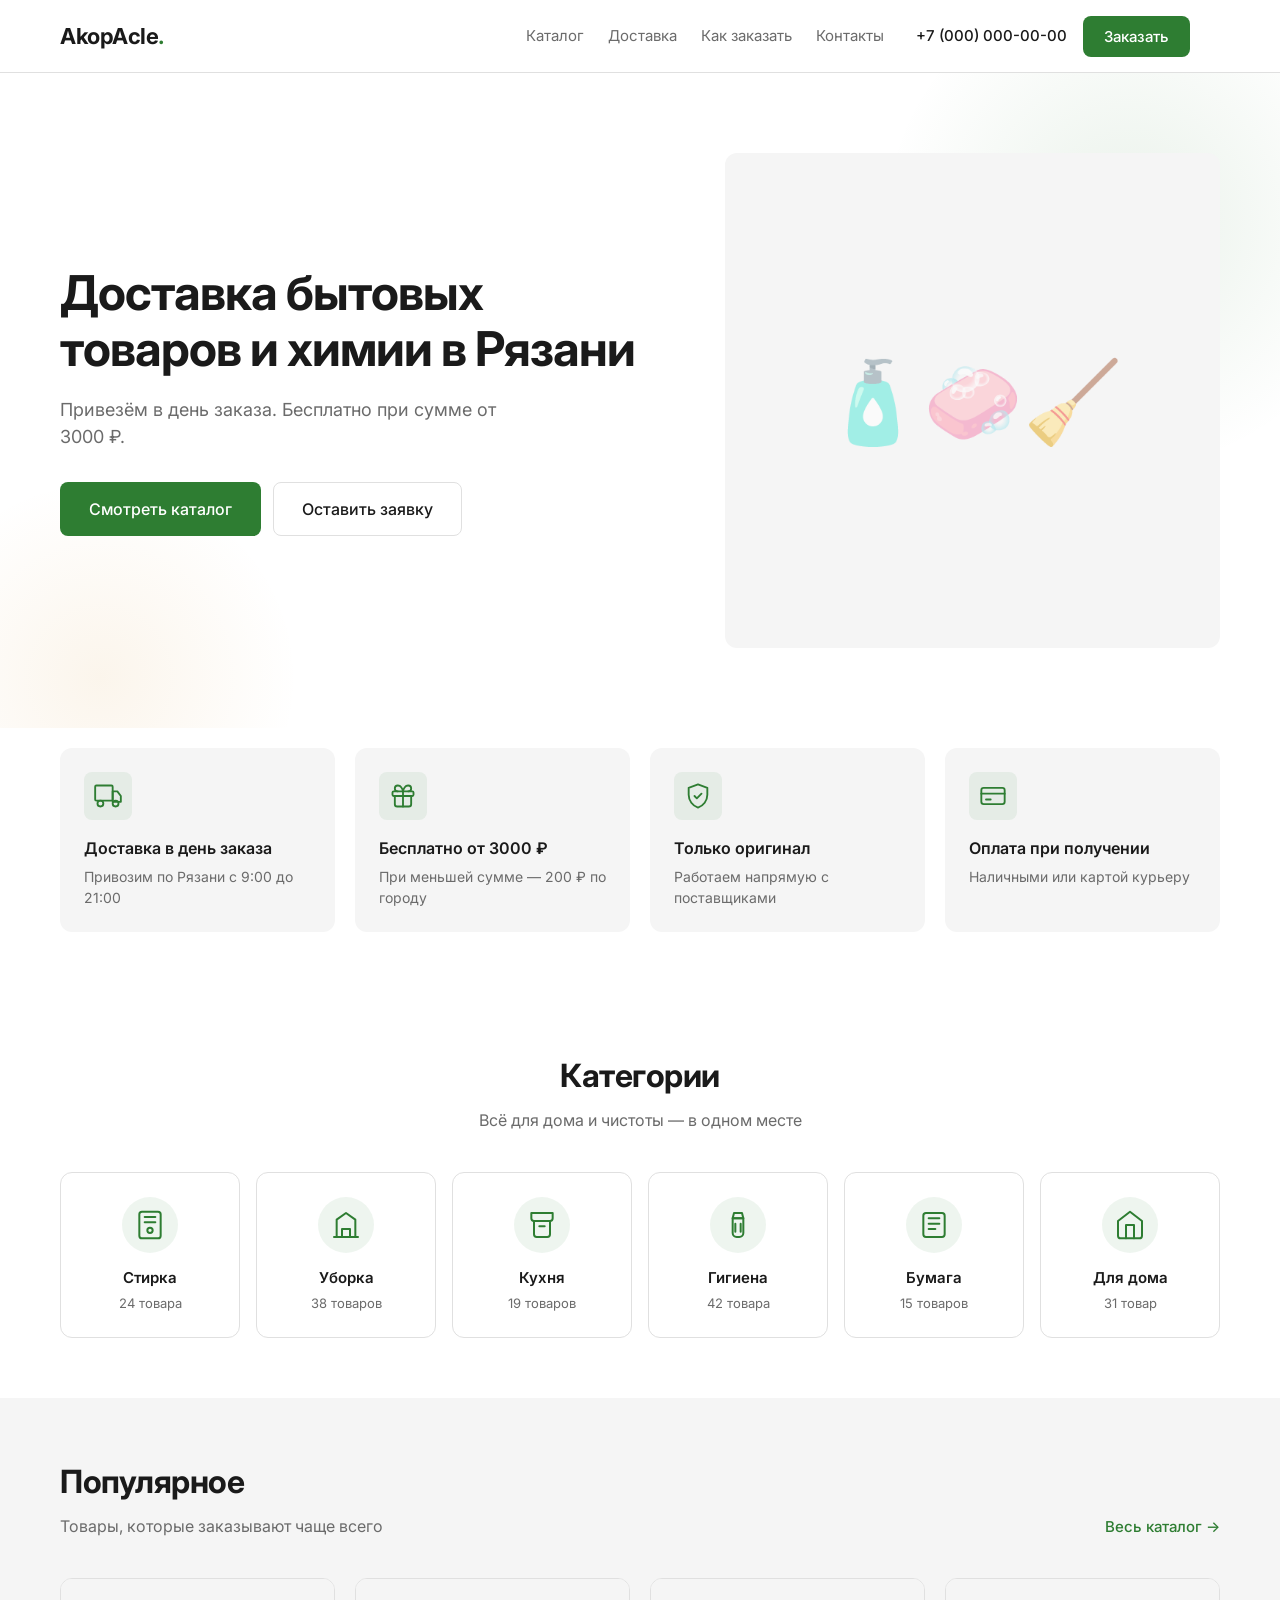
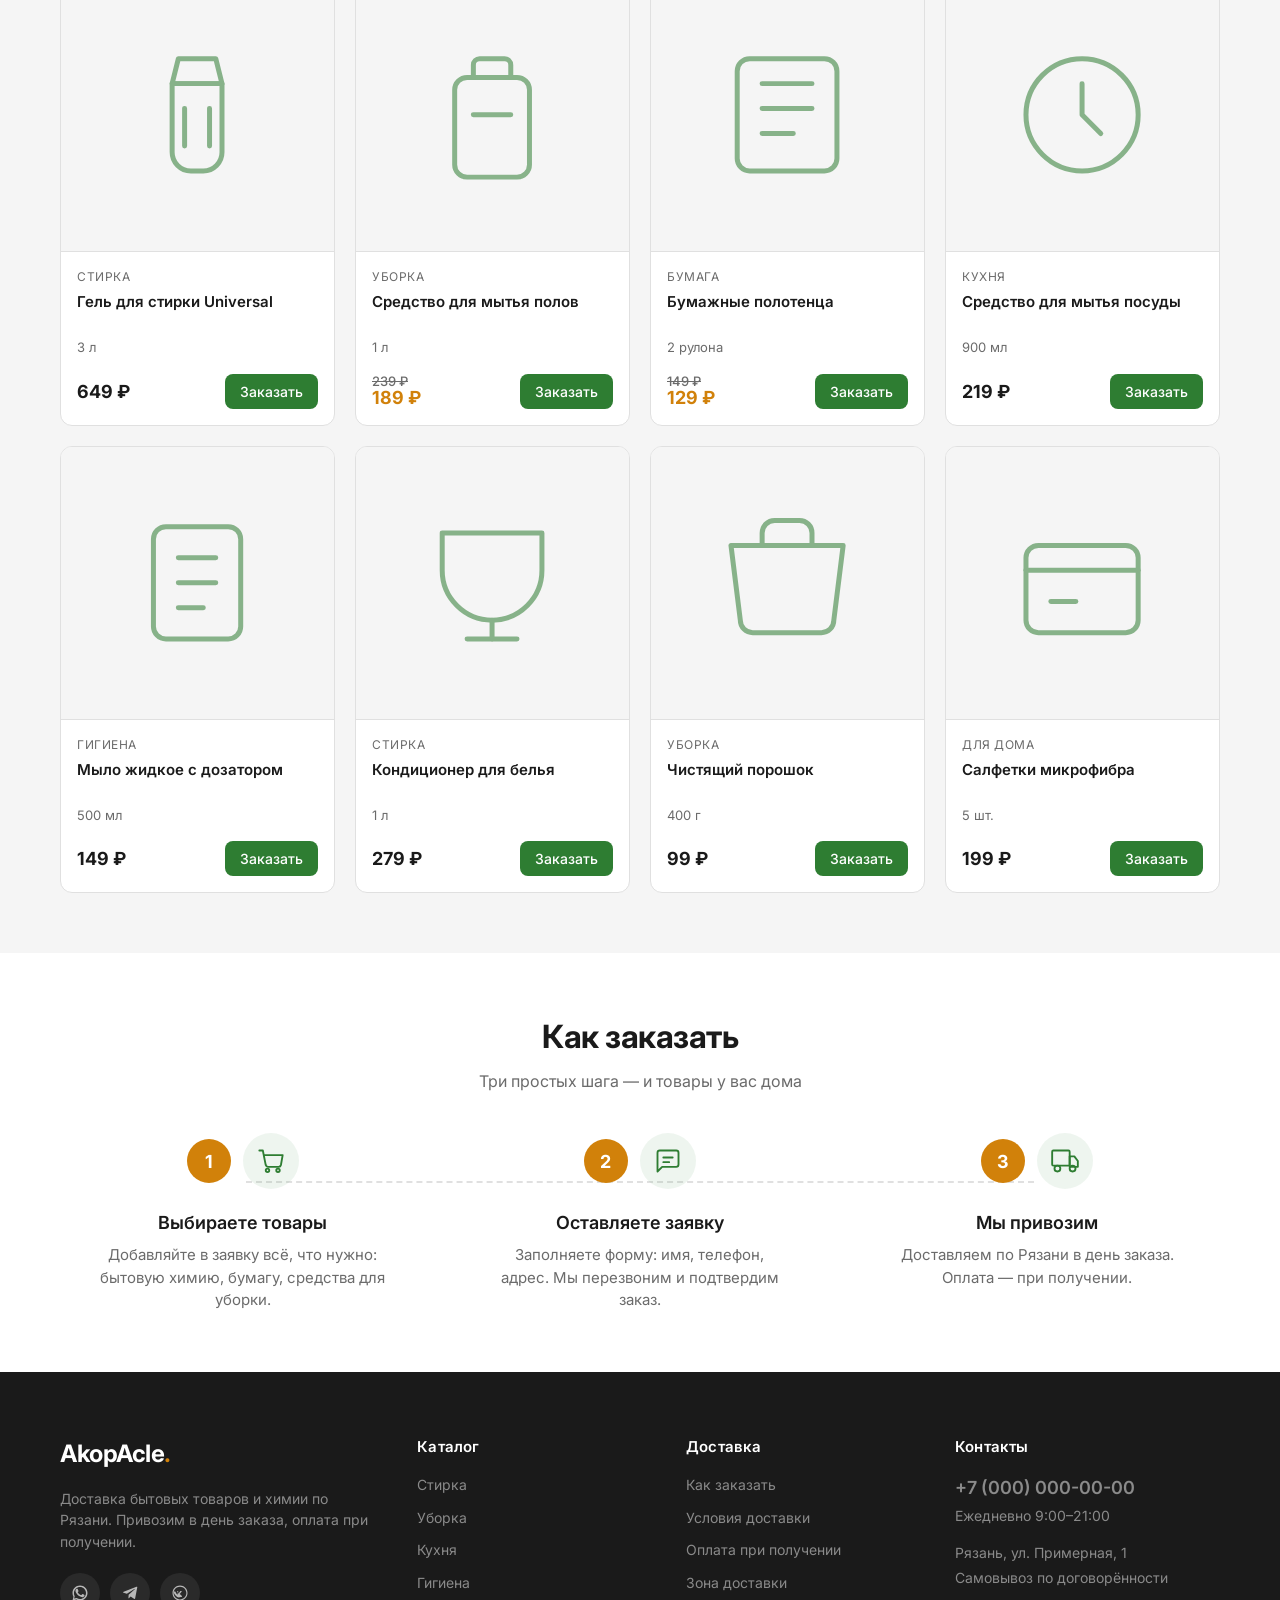
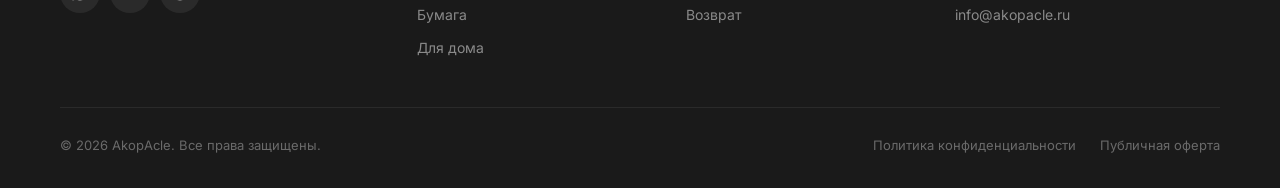
==== commit 5e0793a2: "Добавлены все страницы, reveal-анимация, бургер, модалка, формы" ====
--- a/index.html
+++ b/index.html
@@ -11,13 +11,13 @@
 </head>
 <body>
 
-    <!-- ========== ШАПКА ========== -->
+  <!-- ========== ШАПКА ========== -->
   <header class="header">
     <div class="container header__inner">
       <a href="#" class="logo">AkopAcle</a>
 
       <nav class="nav">
-        <a href="#catalog">Каталог</a>
+        <a href="catalog.html">Каталог</a>
         <a href="#delivery">Доставка</a>
         <a href="#how">Как заказать</a>
         <a href="#contacts">Контакты</a>
@@ -26,8 +26,8 @@
       <div class="header__right">
         <a href="tel:+70000000000" class="phone">+7 (000) 000-00-00</a>
         <button class="btn btn--primary" data-open-form>Заказать</button>
-
-        <!-- Бургер -->
+        <span class="pulse-dot" aria-hidden="true"></span>
+
         <button class="burger" type="button" aria-label="Меню" aria-expanded="false" id="burger">
           <span></span>
           <span></span>
@@ -36,10 +36,9 @@
       </div>
     </div>
 
-    <!-- Мобильное меню -->
     <div class="mobile-menu" id="mobile-menu">
       <nav class="mobile-menu__nav">
-        <a href="#catalog">Каталог</a>
+        <a href="catalog.html">Каталог</a>
         <a href="#delivery">Доставка</a>
         <a href="#how">Как заказать</a>
         <a href="#contacts">Контакты</a>
@@ -50,7 +49,6 @@
       </div>
     </div>
 
-    <!-- Затемнение за меню -->
     <div class="mobile-menu__overlay" id="mobile-menu-overlay"></div>
   </header>
 
@@ -69,11 +67,11 @@
     </div>
   </section>
 
-    <!-- ========== ПРЕИМУЩЕСТВА ========== -->
+  <!-- ========== ПРЕИМУЩЕСТВА ========== -->
   <section class="features">
     <div class="container features__grid">
 
-      <div class="feature">
+      <div class="feature reveal">
         <div class="feature__icon">
           <svg width="28" height="28" viewBox="0 0 24 24" fill="none" stroke="currentColor" stroke-width="1.6" stroke-linecap="round" stroke-linejoin="round">
             <rect x="1" y="3" width="15" height="13" rx="1"/>
@@ -86,7 +84,7 @@
         <p>Привозим по Рязани с 9:00 до 21:00</p>
       </div>
 
-      <div class="feature">
+      <div class="feature reveal reveal--d1">
         <div class="feature__icon">
           <svg width="28" height="28" viewBox="0 0 24 24" fill="none" stroke="currentColor" stroke-width="1.6" stroke-linecap="round" stroke-linejoin="round">
             <rect x="3" y="8" width="18" height="4" rx="1"/>
@@ -99,7 +97,7 @@
         <p>При меньшей сумме — 200 ₽ по городу</p>
       </div>
 
-      <div class="feature">
+      <div class="feature reveal reveal--d2">
         <div class="feature__icon">
           <svg width="28" height="28" viewBox="0 0 24 24" fill="none" stroke="currentColor" stroke-width="1.6" stroke-linecap="round" stroke-linejoin="round">
             <path d="M12 2 4 5v6c0 5 3.4 9.4 8 11 4.6-1.6 8-6 8-11V5l-8-3z"/>
@@ -110,7 +108,7 @@
         <p>Работаем напрямую с поставщиками</p>
       </div>
 
-      <div class="feature">
+      <div class="feature reveal reveal--d3">
         <div class="feature__icon">
           <svg width="28" height="28" viewBox="0 0 24 24" fill="none" stroke="currentColor" stroke-width="1.6" stroke-linecap="round" stroke-linejoin="round">
             <rect x="2" y="5" width="20" height="14" rx="2"/>
@@ -125,7 +123,7 @@
     </div>
   </section>
 
-    <!-- ========== КАТЕГОРИИ ========== -->
+  <!-- ========== КАТЕГОРИИ ========== -->
   <section class="categories" id="catalog">
     <div class="container">
       <div class="section-head">
@@ -135,7 +133,7 @@
 
       <div class="categories__grid">
 
-        <a href="#" class="category">
+        <a href="#" class="category reveal">
           <div class="category__icon">
             <svg width="32" height="32" viewBox="0 0 24 24" fill="none" stroke="currentColor" stroke-width="1.5" stroke-linecap="round" stroke-linejoin="round">
               <rect x="4" y="2" width="16" height="20" rx="2"/>
@@ -148,7 +146,7 @@
           <span>24 товара</span>
         </a>
 
-        <a href="#" class="category">
+        <a href="#" class="category reveal reveal--d1">
           <div class="category__icon">
             <svg width="32" height="32" viewBox="0 0 24 24" fill="none" stroke="currentColor" stroke-width="1.5" stroke-linecap="round" stroke-linejoin="round">
               <path d="M3 21h18"/>
@@ -160,7 +158,7 @@
           <span>38 товаров</span>
         </a>
 
-        <a href="#" class="category">
+        <a href="#" class="category reveal reveal--d2">
           <div class="category__icon">
             <svg width="32" height="32" viewBox="0 0 24 24" fill="none" stroke="currentColor" stroke-width="1.5" stroke-linecap="round" stroke-linejoin="round">
               <path d="M4 3h16v4a2 2 0 0 1-2 2H6a2 2 0 0 1-2-2V3z"/>
@@ -172,7 +170,7 @@
           <span>19 товаров</span>
         </a>
 
-        <a href="#" class="category">
+        <a href="#" class="category reveal reveal--d3">
           <div class="category__icon">
             <svg width="32" height="32" viewBox="0 0 24 24" fill="none" stroke="currentColor" stroke-width="1.5" stroke-linecap="round" stroke-linejoin="round">
               <path d="M9 3h6l1 4H8l1-4z"/>
@@ -184,7 +182,7 @@
           <span>42 товара</span>
         </a>
 
-        <a href="#" class="category">
+        <a href="#" class="category reveal reveal--d4">
           <div class="category__icon">
             <svg width="32" height="32" viewBox="0 0 24 24" fill="none" stroke="currentColor" stroke-width="1.5" stroke-linecap="round" stroke-linejoin="round">
               <rect x="4" y="3" width="16" height="18" rx="2"/>
@@ -195,7 +193,7 @@
           <span>15 товаров</span>
         </a>
 
-        <a href="#" class="category">
+        <a href="#" class="category reveal reveal--d5">
           <div class="category__icon">
             <svg width="32" height="32" viewBox="0 0 24 24" fill="none" stroke="currentColor" stroke-width="1.5" stroke-linecap="round" stroke-linejoin="round">
               <path d="M3 9l9-7 9 7v11a2 2 0 0 1-2 2H5a2 2 0 0 1-2-2V9z"/>
@@ -211,7 +209,7 @@
   </section>
 
   <!-- ========== ПОПУЛЯРНЫЕ ТОВАРЫ ========== -->
-  <section class="products">
+  <section class="products reveal">
     <div class="container">
       <div class="section-head section-head--left">
         <div>
@@ -223,7 +221,7 @@
 
       <div class="products__grid">
 
-                <!-- Товар 1 — Хит -->
+        <!-- Товар 1 — Хит -->
         <article class="product">
           <div class="product__image">
             <span class="badge badge--hit">Хит</span>
@@ -392,8 +390,8 @@
     </div>
   </section>
 
-    <!-- ========== КАК ЗАКАЗАТЬ ========== -->
-  <section class="how" id="how">
+  <!-- ========== КАК ЗАКАЗАТЬ ========== -->
+  <section class="how reveal" id="how">
     <div class="container">
       <div class="section-head">
         <h2>Как заказать</h2>
@@ -451,7 +449,7 @@
     </div>
   </section>
 
-    <!-- ========== МОДАЛЬНАЯ ФОРМА ЗАКАЗА ========== -->
+  <!-- ========== МОДАЛЬНАЯ ФОРМА ЗАКАЗА ========== -->
   <div class="modal" id="order-modal" aria-hidden="true">
     <div class="modal__overlay" data-close-modal></div>
 
@@ -467,7 +465,6 @@
         <p>Заполните форму — мы перезвоним и подтвердим заказ</p>
       </div>
 
-      <!-- Список выбранных товаров -->
       <div class="modal__cart" id="modal-cart" hidden>
         <span class="modal__cart-label">Ваш заказ:</span>
         <ul class="modal__cart-list" id="modal-cart-list"></ul>
@@ -515,7 +512,6 @@
         </p>
       </form>
 
-      <!-- Сообщение об успехе (скрыто по умолчанию) -->
       <div class="modal__success" id="order-success" hidden>
         <div class="modal__success-icon">
           <svg width="48" height="48" viewBox="0 0 24 24" fill="none" stroke="currentColor" stroke-width="1.5" stroke-linecap="round" stroke-linejoin="round">
@@ -530,13 +526,12 @@
     </div>
   </div>
 
-    <!-- ========== ПОДВАЛ ========== -->
+  <!-- ========== ПОДВАЛ ========== -->
   <footer class="footer" id="contacts">
     <div class="container">
 
       <div class="footer__grid">
 
-        <!-- Колонка 1: О магазине -->
         <div class="footer__col">
           <a href="#" class="footer__logo">AkopAcle</a>
           <p class="footer__about">
@@ -563,7 +558,6 @@
           </div>
         </div>
 
-        <!-- Колонка 2: Каталог -->
         <div class="footer__col">
           <h4>Каталог</h4>
           <ul class="footer__links">
@@ -576,7 +570,6 @@
           </ul>
         </div>
 
-        <!-- Колонка 3: Доставка -->
         <div class="footer__col">
           <h4>Доставка</h4>
           <ul class="footer__links">
@@ -588,7 +581,6 @@
           </ul>
         </div>
 
-        <!-- Колонка 4: Контакты -->
         <div class="footer__col">
           <h4>Контакты</h4>
           <ul class="footer__contacts">
@@ -608,7 +600,6 @@
 
       </div>
 
-      <!-- Нижняя строка -->
       <div class="footer__bottom">
         <span>© 2026 AkopAcle. Все права защищены.</span>
         <div class="footer__bottom-links">
@@ -620,7 +611,6 @@
     </div>
   </footer>
 
-
   <script src="js/main.js"></script>
 </body>
 </html>
--- a/css/styles.css
+++ b/css/styles.css
@@ -99,6 +99,30 @@
 .btn--lg {
   padding: 14px 28px;
   font-size: 16px;
+}
+
+.pulse-dot {
+  display: inline-block;
+  width: 8px;
+  height: 8px;
+  border-radius: 50%;
+  background: #fff;
+  margin-left: 6px;
+  position: relative;
+}
+
+.pulse-dot::after {
+  content: '';
+  position: absolute;
+  inset: 0;
+  border-radius: 50%;
+  background: #fff;
+  animation: pulse 1.8s ease-out infinite;
+}
+
+@keyframes pulse {
+  0% { transform: scale(1); opacity: 0.8; }
+  100% { transform: scale(2.4); opacity: 0; }
 }
 
 /* ============ ШАПКА ============ */
@@ -297,6 +321,40 @@
 .hero {
   padding: 80px 0;
   background: var(--color-bg);
+  position: relative;
+  overflow: hidden;
+}
+
+.hero::before {
+  content: "";
+  position: absolute;
+  top: -100px;
+  right: -100px;
+  width: 500px;
+  height: 500px;
+  background: radial-gradient(
+    circle,
+    rgba(46, 125, 50, 0.1) 0%,
+    transparent 70%
+  );
+  pointer-events: none;
+  z-index: 0;
+}
+
+.hero::after {
+  content: "";
+  position: absolute;
+  bottom: -150px;
+  left: -100px;
+  width: 400px;
+  height: 400px;
+  background: radial-gradient(
+    circle,
+    rgba(209, 129, 10, 0.08) 0%,
+    transparent 70%
+  );
+  pointer-events: none;
+  z-index: 0;
 }
 
 .hero__inner {
@@ -304,6 +362,8 @@
   grid-template-columns: 1.1fr 0.9fr;
   gap: 60px;
   align-items: center;
+  position: relative;
+  z-index: 1;
 }
 
 .hero__text h1 {
@@ -527,8 +587,8 @@
 
 .product:hover {
   border-color: var(--color-accent);
-  box-shadow: 0 8px 24px rgba(0, 0, 0, 0.06);
-  transform: translateY(-3px);
+  box-shadow: 0 12px 32px rgba(0, 0, 0, 0.08);
+  transform: translateY(-4px);
 }
 
 .product__image {
@@ -609,6 +669,11 @@
   color: #fff;
   letter-spacing: 0.3px;
   line-height: 1.4;
+  transform: translateY(-4px);
+  opacity: 0;
+  transition:
+    opacity 0.25s,
+    transform 0.25s;
 }
 
 .badge--hit {
@@ -1149,6 +1214,975 @@
   color: var(--color-accent-warm);
 }
 
+/* ============ ХЛЕБНЫЕ КРОШКИ ============ */
+.breadcrumbs {
+  padding: 16px 0;
+  font-size: 14px;
+  color: var(--color-text-muted);
+}
+
+.breadcrumbs a {
+  color: var(--color-text-muted);
+  transition: color 0.15s;
+}
+
+.breadcrumbs a:hover {
+  color: var(--color-accent-warm);
+}
+
+.breadcrumbs span {
+  margin: 0 6px;
+}
+
+.breadcrumbs__current {
+  color: var(--color-text);
+}
+
+/* ============ ЗАГОЛОВОК СТРАНИЦЫ ============ */
+.page-head {
+  padding: 32px 0 40px;
+}
+
+.page-head h1 {
+  font-size: 36px;
+  font-weight: 700;
+  letter-spacing: -0.5px;
+  margin-bottom: 8px;
+}
+
+.page-head p {
+  font-size: 16px;
+  color: var(--color-text-muted);
+}
+
+/* ============ КАТАЛОГ ============ */
+.catalog {
+  padding: 20px 0 80px;
+}
+
+.catalog__inner {
+  display: grid;
+  grid-template-columns: 240px 1fr;
+  gap: 40px;
+  align-items: start;
+}
+
+/* ============ САЙДБАР ============ */
+.catalog__sidebar {
+  position: sticky;
+  top: 96px;
+  display: flex;
+  flex-direction: column;
+  gap: 32px;
+}
+
+.filter__title {
+  font-size: 15px;
+  font-weight: 600;
+  margin-bottom: 14px;
+  letter-spacing: 0.2px;
+}
+
+.filter__list {
+  list-style: none;
+  display: flex;
+  flex-direction: column;
+  gap: 2px;
+}
+
+.filter__list a {
+  display: flex;
+  justify-content: space-between;
+  align-items: center;
+  padding: 9px 12px;
+  border-radius: var(--radius-sm);
+  font-size: 14px;
+  color: var(--color-text);
+  transition:
+    background 0.15s,
+    color 0.15s;
+}
+
+.filter__list a:hover {
+  background: var(--color-bg-soft);
+}
+
+.filter__list a.is-active {
+  background: rgba(46, 125, 50, 0.08);
+  color: var(--color-accent);
+  font-weight: 600;
+}
+
+.filter__list a span {
+  font-size: 12px;
+  color: var(--color-text-muted);
+}
+
+.filter__list a.is-active span {
+  color: var(--color-accent);
+}
+
+/* Цена */
+.filter__price {
+  display: flex;
+  align-items: center;
+  gap: 8px;
+}
+
+.filter__price input {
+  width: 100%;
+  min-width: 0;
+  font-family: inherit;
+  font-size: 14px;
+  padding: 9px 10px;
+  border: 1px solid var(--color-border);
+  border-radius: var(--radius-sm);
+  background: #fff;
+  color: var(--color-text);
+}
+
+.filter__price input:focus {
+  outline: none;
+  border-color: var(--color-accent);
+}
+
+.filter__price span {
+  color: var(--color-text-muted);
+}
+
+/* ============ ТУЛБАР ============ */
+.catalog__toolbar {
+  display: flex;
+  align-items: center;
+  justify-content: space-between;
+  gap: 20px;
+  margin-bottom: 24px;
+  padding-bottom: 20px;
+  border-bottom: 1px solid var(--color-border);
+}
+
+.catalog__count {
+  font-size: 14px;
+  color: var(--color-text-muted);
+}
+
+.catalog__sort {
+  font-family: inherit;
+  font-size: 14px;
+  padding: 9px 12px;
+  border: 1px solid var(--color-border);
+  border-radius: var(--radius-sm);
+  background: #fff;
+  color: var(--color-text);
+  cursor: pointer;
+}
+
+.catalog__sort:focus {
+  outline: none;
+  border-color: var(--color-accent);
+}
+
+/* Сетка товаров в каталоге — 3 в ряд */
+.products__grid--catalog {
+  grid-template-columns: repeat(3, 1fr);
+}
+
+/* ============ ПАГИНАЦИЯ ============ */
+.pagination {
+  display: flex;
+  align-items: center;
+  justify-content: center;
+  gap: 6px;
+  margin-top: 48px;
+  flex-wrap: wrap;
+}
+
+.pagination__item,
+.pagination__next {
+  display: inline-flex;
+  align-items: center;
+  justify-content: center;
+  min-width: 40px;
+  height: 40px;
+  padding: 0 12px;
+  font-size: 14px;
+  border: 1px solid var(--color-border);
+  border-radius: var(--radius-sm);
+  color: var(--color-text);
+  transition:
+    border-color 0.15s,
+    color 0.15s,
+    background 0.15s;
+}
+
+.pagination__item:hover,
+.pagination__next:hover {
+  border-color: var(--color-accent);
+  color: var(--color-accent);
+}
+
+.pagination__item.is-active {
+  background: var(--color-accent);
+  border-color: var(--color-accent);
+  color: #fff;
+}
+
+.pagination__dots {
+  color: var(--color-text-muted);
+  padding: 0 4px;
+}
+
+/* ============ СТРАНИЦА ТОВАРА ============ */
+.product-page {
+  padding: 20px 0 60px;
+}
+
+.product-page__inner {
+  display: grid;
+  grid-template-columns: 1fr 1fr;
+  gap: 60px;
+  align-items: start;
+}
+
+/* ---- Галерея ---- */
+.product-page__gallery {
+  position: sticky;
+  top: 96px;
+}
+
+.product-page__image {
+  position: relative;
+  aspect-ratio: 1 / 1;
+  background: var(--color-bg-soft);
+  border-radius: var(--radius);
+  display: flex;
+  align-items: center;
+  justify-content: center;
+  color: var(--color-accent);
+  margin-bottom: 12px;
+}
+
+.product-page__image svg {
+  width: 55%;
+  height: 55%;
+  opacity: 0.5;
+}
+
+.product-page__thumbs {
+  display: grid;
+  grid-template-columns: repeat(4, 1fr);
+  gap: 10px;
+}
+
+.thumb {
+  aspect-ratio: 1 / 1;
+  background: var(--color-bg-soft);
+  border-radius: var(--radius-sm);
+  border: 1px solid var(--color-border);
+  cursor: pointer;
+  transition: border-color 0.15s;
+}
+
+.thumb.is-active {
+  border-color: var(--color-accent);
+}
+
+.thumb:hover {
+  border-color: var(--color-accent);
+}
+
+/* ---- Информация ---- */
+.product-page__cat {
+  display: inline-block;
+  font-size: 13px;
+  font-weight: 500;
+  color: var(--color-accent);
+  text-transform: uppercase;
+  letter-spacing: 0.5px;
+  margin-bottom: 10px;
+  transition: color 0.15s;
+}
+
+.product-page__cat:hover {
+  color: var(--color-accent-warm);
+}
+
+.product-page__info h1 {
+  font-size: 32px;
+  font-weight: 700;
+  line-height: 1.2;
+  letter-spacing: -0.5px;
+  margin-bottom: 14px;
+}
+
+.product-page__meta {
+  display: flex;
+  gap: 20px;
+  font-size: 13px;
+  color: var(--color-text-muted);
+  margin-bottom: 24px;
+}
+
+.product-page__meta span:last-child {
+  color: var(--color-accent);
+  font-weight: 500;
+}
+
+.product-page__price-row {
+  display: flex;
+  align-items: baseline;
+  gap: 14px;
+  margin-bottom: 20px;
+}
+
+.product-page__price {
+  font-size: 36px;
+  font-weight: 700;
+  letter-spacing: -0.5px;
+}
+
+.product-page__unit {
+  font-size: 14px;
+  color: var(--color-text-muted);
+}
+
+.product-page__lead {
+  font-size: 16px;
+  line-height: 1.6;
+  color: var(--color-text-muted);
+  margin-bottom: 28px;
+  max-width: 520px;
+}
+
+.product-page__actions {
+  display: flex;
+  gap: 12px;
+  margin-bottom: 32px;
+  flex-wrap: wrap;
+}
+
+/* ---- Преимущества ---- */
+.product-page__benefits {
+  display: flex;
+  flex-direction: column;
+  gap: 14px;
+  padding: 20px;
+  background: var(--color-bg-soft);
+  border-radius: var(--radius);
+}
+
+.benefit {
+  display: flex;
+  align-items: center;
+  gap: 12px;
+  font-size: 14px;
+  color: var(--color-text);
+}
+
+.benefit svg {
+  color: var(--color-accent);
+  flex-shrink: 0;
+}
+
+/* ============ ТАБЫ ============ */
+.product-tabs {
+  padding: 20px 0 60px;
+}
+
+.tabs {
+  display: flex;
+  gap: 8px;
+  border-bottom: 1px solid var(--color-border);
+  margin-bottom: 28px;
+  overflow-x: auto;
+}
+
+.tab {
+  padding: 12px 20px;
+  background: transparent;
+  border: none;
+  font-family: inherit;
+  font-size: 15px;
+  font-weight: 500;
+  color: var(--color-text-muted);
+  cursor: pointer;
+  border-bottom: 2px solid transparent;
+  margin-bottom: -1px;
+  white-space: nowrap;
+  transition:
+    color 0.15s,
+    border-color 0.15s;
+}
+
+.tab:hover {
+  color: var(--color-text);
+}
+
+.tab.is-active {
+  color: var(--color-text);
+  border-bottom-color: var(--color-accent);
+}
+
+.tab-panel {
+  display: none;
+  font-size: 16px;
+  line-height: 1.65;
+  color: var(--color-text-muted);
+  max-width: 760px;
+}
+
+.tab-panel.is-active {
+  display: block;
+}
+
+.tab-panel p {
+  margin-bottom: 16px;
+}
+
+.tab-panel p:last-child {
+  margin-bottom: 0;
+}
+
+/* ---- Характеристики ---- */
+.specs {
+  width: 100%;
+  border-collapse: collapse;
+}
+
+.specs tr {
+  border-bottom: 1px solid var(--color-border);
+}
+
+.specs td {
+  padding: 14px 0;
+  font-size: 15px;
+}
+
+.specs td:first-child {
+  color: var(--color-text-muted);
+  width: 40%;
+}
+
+.specs td:last-child {
+  color: var(--color-text);
+  font-weight: 500;
+}
+
+/* ============ ПОХОЖИЕ ТОВАРЫ ============ */
+.products--related {
+  background: var(--color-bg-soft);
+}
+
+/* ============ УСЛОВИЯ ДОСТАВКИ ============ */
+.delivery-info {
+  padding: 20px 0 40px;
+}
+
+.delivery-cards {
+  display: grid;
+  grid-template-columns: repeat(3, 1fr);
+  gap: 20px;
+}
+
+.delivery-card {
+  padding: 28px;
+  background: var(--color-bg-soft);
+  border-radius: var(--radius);
+}
+
+.delivery-card__icon {
+  display: inline-flex;
+  align-items: center;
+  justify-content: center;
+  width: 56px;
+  height: 56px;
+  border-radius: 50%;
+  background: #fff;
+  color: var(--color-accent);
+  margin-bottom: 18px;
+}
+
+.delivery-card h3 {
+  font-size: 20px;
+  font-weight: 700;
+  margin-bottom: 10px;
+}
+
+.delivery-card__price {
+  font-size: 16px;
+  font-weight: 600;
+  color: var(--color-accent-warm);
+  margin-bottom: 12px;
+}
+
+.delivery-card p:last-child {
+  font-size: 15px;
+  line-height: 1.55;
+  color: var(--color-text-muted);
+}
+
+/* ============ ЭТАПЫ ДОСТАВКИ ============ */
+.delivery-steps {
+  padding: 60px 0;
+  background: var(--color-bg);
+}
+
+.delivery-steps__grid {
+  display: grid;
+  grid-template-columns: repeat(4, 1fr);
+  gap: 28px;
+}
+
+.delivery-step {
+  position: relative;
+  padding-top: 8px;
+}
+
+.delivery-step__num {
+  display: inline-block;
+  font-size: 36px;
+  font-weight: 700;
+  color: var(--color-accent-warm);
+  line-height: 1;
+  margin-bottom: 14px;
+  letter-spacing: -1px;
+}
+
+.delivery-step h3 {
+  font-size: 17px;
+  font-weight: 600;
+  margin-bottom: 8px;
+}
+
+.delivery-step p {
+  font-size: 14px;
+  line-height: 1.55;
+  color: var(--color-text-muted);
+}
+
+/* ============ СПОСОБЫ ОПЛАТЫ ============ */
+.payment {
+  padding: 60px 0;
+  background: var(--color-bg-soft);
+}
+
+.payment__grid {
+  display: grid;
+  grid-template-columns: repeat(3, 1fr);
+  gap: 20px;
+}
+
+.payment-card {
+  padding: 32px 24px;
+  background: #fff;
+  border-radius: var(--radius);
+  text-align: center;
+}
+
+.payment-card__icon {
+  display: inline-flex;
+  align-items: center;
+  justify-content: center;
+  width: 64px;
+  height: 64px;
+  border-radius: 50%;
+  background: rgba(46, 125, 50, 0.08);
+  color: var(--color-accent);
+  margin-bottom: 18px;
+}
+
+.payment-card h3 {
+  font-size: 17px;
+  font-weight: 600;
+  margin-bottom: 8px;
+}
+
+.payment-card p {
+  font-size: 14px;
+  line-height: 1.5;
+  color: var(--color-text-muted);
+}
+
+/* ============ FAQ ============ */
+.faq {
+  padding: 60px 0;
+}
+
+.faq__list {
+  max-width: 800px;
+  margin: 0 auto;
+  display: flex;
+  flex-direction: column;
+  gap: 12px;
+}
+
+.faq-item {
+  border: 1px solid var(--color-border);
+  border-radius: var(--radius-sm);
+  overflow: hidden;
+  transition: border-color 0.15s;
+}
+
+.faq-item[open] {
+  border-color: var(--color-accent);
+}
+
+.faq-item summary {
+  padding: 18px 22px;
+  font-size: 16px;
+  font-weight: 500;
+  cursor: pointer;
+  list-style: none;
+  display: flex;
+  justify-content: space-between;
+  align-items: center;
+  gap: 16px;
+  transition: color 0.15s;
+}
+
+.faq-item summary::-webkit-details-marker {
+  display: none;
+}
+
+.faq-item summary::after {
+  content: "+";
+  font-size: 22px;
+  font-weight: 400;
+  color: var(--color-accent);
+  flex-shrink: 0;
+  transition: transform 0.2s ease;
+  line-height: 1;
+}
+
+.faq-item[open] summary::after {
+  content: "−";
+  transform: rotate(180deg);
+}
+
+.faq-item summary:hover {
+  color: var(--color-accent);
+}
+
+.faq-item p {
+  padding: 0 22px 20px;
+  font-size: 15px;
+  line-height: 1.6;
+  color: var(--color-text-muted);
+}
+
+/* ============ CTA ============ */
+.cta {
+  padding: 60px 0 80px;
+}
+
+.cta__inner {
+  display: flex;
+  align-items: center;
+  justify-content: space-between;
+  gap: 40px;
+  padding: 40px;
+  background: #1a1a1a;
+  border-radius: var(--radius);
+  color: #fff;
+}
+
+.cta__text h2 {
+  font-size: 26px;
+  font-weight: 700;
+  margin-bottom: 8px;
+}
+
+.cta__text p {
+  font-size: 15px;
+  color: #a8a8a8;
+}
+
+.cta__actions {
+  display: flex;
+  gap: 12px;
+  flex-wrap: wrap;
+}
+
+.cta .btn--ghost {
+  color: #fff;
+  border-color: #3a3a3a;
+}
+
+.cta .btn--ghost:hover {
+  border-color: #fff;
+  background: rgba(255, 255, 255, 0.06);
+}
+
+/* ============ КАРТОЧКИ КОНТАКТОВ ============ */
+.contacts-cards {
+  padding: 20px 0 40px;
+}
+
+.contacts-cards__grid {
+  display: grid;
+  grid-template-columns: repeat(3, 1fr);
+  gap: 20px;
+}
+
+.contact-card {
+  display: flex;
+  gap: 16px;
+  padding: 24px;
+  background: var(--color-bg-soft);
+  border-radius: var(--radius);
+  transition:
+    transform 0.15s,
+    background 0.15s;
+}
+
+.contact-card:not(.contact-card--static):hover {
+  transform: translateY(-2px);
+  background: rgba(46, 125, 50, 0.06);
+}
+
+.contact-card__icon {
+  display: inline-flex;
+  align-items: center;
+  justify-content: center;
+  width: 52px;
+  height: 52px;
+  border-radius: 50%;
+  background: #fff;
+  color: var(--color-accent);
+  flex-shrink: 0;
+}
+
+.contact-card__body {
+  display: flex;
+  flex-direction: column;
+  gap: 2px;
+  min-width: 0;
+}
+
+.contact-card__label {
+  font-size: 13px;
+  text-transform: uppercase;
+  letter-spacing: 0.5px;
+  color: var(--color-text-muted);
+  margin-bottom: 4px;
+}
+
+.contact-card__value {
+  font-size: 17px;
+  font-weight: 600;
+  color: var(--color-text);
+  word-break: break-word;
+}
+
+.contact-card__note {
+  font-size: 13px;
+  color: var(--color-text-muted);
+}
+
+/* ============ КАРТА + ФОРМА ============ */
+.contacts-main {
+  padding: 20px 0 60px;
+}
+
+.contacts-main__inner {
+  display: grid;
+  grid-template-columns: 1fr 1fr;
+  gap: 40px;
+  align-items: start;
+}
+
+/* Карта */
+.contacts-map {
+  aspect-ratio: 1 / 1;
+  border-radius: var(--radius);
+  overflow: hidden;
+  background: var(--color-bg-soft);
+  border: 1px solid var(--color-border);
+}
+
+.contacts-map__placeholder {
+  width: 100%;
+  height: 100%;
+  display: flex;
+  flex-direction: column;
+  align-items: center;
+  justify-content: center;
+  gap: 8px;
+  color: var(--color-text-muted);
+  text-align: center;
+  padding: 20px;
+}
+
+.contacts-map__placeholder svg {
+  color: var(--color-accent);
+  opacity: 0.6;
+  margin-bottom: 8px;
+}
+
+.contacts-map__placeholder p {
+  font-size: 16px;
+  font-weight: 600;
+  color: var(--color-text);
+}
+
+.contacts-map__placeholder span {
+  font-size: 13px;
+}
+
+/* Форма */
+.contacts-form-wrap h2 {
+  font-size: 26px;
+  font-weight: 700;
+  letter-spacing: -0.3px;
+  margin-bottom: 8px;
+}
+
+.contacts-form__lead {
+  font-size: 15px;
+  color: var(--color-text-muted);
+  margin-bottom: 24px;
+}
+
+.contacts-form {
+  display: flex;
+  flex-direction: column;
+  gap: 16px;
+}
+
+.contacts-form__success {
+  text-align: center;
+  padding: 20px 0;
+}
+
+.contacts-form__success h3 {
+  font-size: 22px;
+  margin: 12px 0 8px;
+}
+
+.contacts-form__success p {
+  font-size: 15px;
+  color: var(--color-text-muted);
+}
+
+/* ============ РЕЖИМ РАБОТЫ + ЗОНА ============ */
+.contacts-info {
+  padding: 40px 0 80px;
+}
+
+.contacts-info__grid {
+  display: grid;
+  grid-template-columns: 1fr 1fr;
+  gap: 20px;
+  margin-bottom: 40px;
+}
+
+.info-block {
+  padding: 28px;
+  background: var(--color-bg-soft);
+  border-radius: var(--radius);
+}
+
+.info-block__icon {
+  display: inline-flex;
+  align-items: center;
+  justify-content: center;
+  width: 48px;
+  height: 48px;
+  border-radius: 50%;
+  background: #fff;
+  color: var(--color-accent);
+  margin-bottom: 14px;
+}
+
+.info-block h3 {
+  font-size: 17px;
+  font-weight: 600;
+  margin-bottom: 10px;
+}
+
+.info-block p {
+  font-size: 15px;
+  color: var(--color-text-muted);
+  line-height: 1.55;
+}
+
+/* ============ СОЦСЕТИ ============ */
+.contacts-socials {
+  text-align: center;
+}
+
+.contacts-socials h3 {
+  font-size: 17px;
+  font-weight: 600;
+  margin-bottom: 20px;
+}
+
+.contacts-socials__grid {
+  display: flex;
+  justify-content: center;
+  gap: 16px;
+  flex-wrap: wrap;
+}
+
+.social-btn {
+  display: inline-flex;
+  align-items: center;
+  gap: 10px;
+  padding: 12px 22px;
+  background: var(--color-bg-soft);
+  border-radius: 100px;
+  font-size: 15px;
+  font-weight: 500;
+  color: var(--color-text);
+  transition:
+    background 0.15s,
+    color 0.15s,
+    transform 0.15s;
+}
+
+.social-btn:hover {
+  background: var(--color-accent);
+  color: #fff;
+  transform: translateY(-2px);
+}
+
+/* ============ АНИМАЦИЯ ПОЯВЛЕНИЯ ПРИ СКРОЛЛЕ ============ */
+.reveal {
+  opacity: 0;
+  transform: translateY(40px); /* было 24px */
+  transition:
+    opacity 0.8s ease,
+    transform 0.8s ease; /* было 0.6s */
+}
+
+.reveal.is-visible {
+  opacity: 1;
+  transform: translateY(0);
+}
+
+/* Задержки для «лестницы» */
+.reveal--d1 {
+  transition-delay: 0.08s;
+}
+.reveal--d2 {
+  transition-delay: 0.16s;
+}
+.reveal--d3 {
+  transition-delay: 0.24s;
+}
+.reveal--d4 {
+  transition-delay: 0.32s;
+}
+
+/* Уважаем настройки пользователя */
+@media (prefers-reduced-motion: reduce) {
+  .reveal {
+    opacity: 1;
+    transform: none;
+    transition: none;
+  }
+}
+
 /* ============ АДАПТИВ ============ */
 @media (max-width: 960px) {
   .hero__inner {
@@ -1218,6 +2252,56 @@
     grid-template-columns: 1fr 1fr;
     gap: 40px;
   }
+  .catalog__inner {
+    grid-template-columns: 1fr;
+    gap: 32px;
+  }
+  .catalog__sidebar {
+    position: static;
+  }
+  .products__grid--catalog {
+    grid-template-columns: repeat(2, 1fr);
+  }
+  .page-head h1 {
+    font-size: 28px;
+  }
+  .product-page__inner {
+    grid-template-columns: 1fr;
+    gap: 32px;
+  }
+  .product-page__gallery {
+    position: static;
+  }
+  .product-page__info h1 {
+    font-size: 24px;
+  }
+  .product-page__price {
+    font-size: 28px;
+  }
+  .delivery-cards,
+  .payment__grid {
+    grid-template-columns: 1fr;
+  }
+  .delivery-steps__grid {
+    grid-template-columns: repeat(2, 1fr);
+  }
+  .cta__inner {
+    flex-direction: column;
+    align-items: flex-start;
+    padding: 32px;
+  }
+  .contacts-cards__grid {
+    grid-template-columns: 1fr;
+  }
+  .contacts-main__inner {
+    grid-template-columns: 1fr;
+  }
+  .contacts-map {
+    aspect-ratio: 16 / 10;
+  }
+  .contacts-info__grid {
+    grid-template-columns: 1fr;
+  }
 }
 
 @media (max-width: 560px) {
@@ -1308,4 +2392,56 @@
   .footer__bottom-links {
     gap: 16px;
   }
-}
+  .products__grid--catalog {
+    grid-template-columns: 1fr;
+  }
+  .catalog__toolbar {
+    flex-direction: column;
+    align-items: flex-start;
+    gap: 12px;
+  }
+  .catalog__sort {
+    width: 100%;
+  }
+  .product-page__actions {
+    flex-direction: column;
+  }
+  .product-page__actions .btn {
+    width: 100%;
+  }
+  .tabs {
+    gap: 0;
+  }
+  .tab {
+    padding: 12px 14px;
+    font-size: 14px;
+  }
+  .delivery-steps__grid {
+    grid-template-columns: 1fr;
+    gap: 24px;
+  }
+  .delivery-step__num {
+    font-size: 28px;
+  }
+  .cta__actions {
+    flex-direction: column;
+    width: 100%;
+  }
+  .cta__actions .btn {
+    width: 100%;
+  }
+  .contact-card {
+    padding: 20px;
+    gap: 14px;
+  }
+  .contact-card__value {
+    font-size: 15px;
+  }
+  .contacts-form-wrap h2 {
+    font-size: 22px;
+  }
+  .social-btn {
+    padding: 10px 16px;
+    font-size: 14px;
+  }
+}
